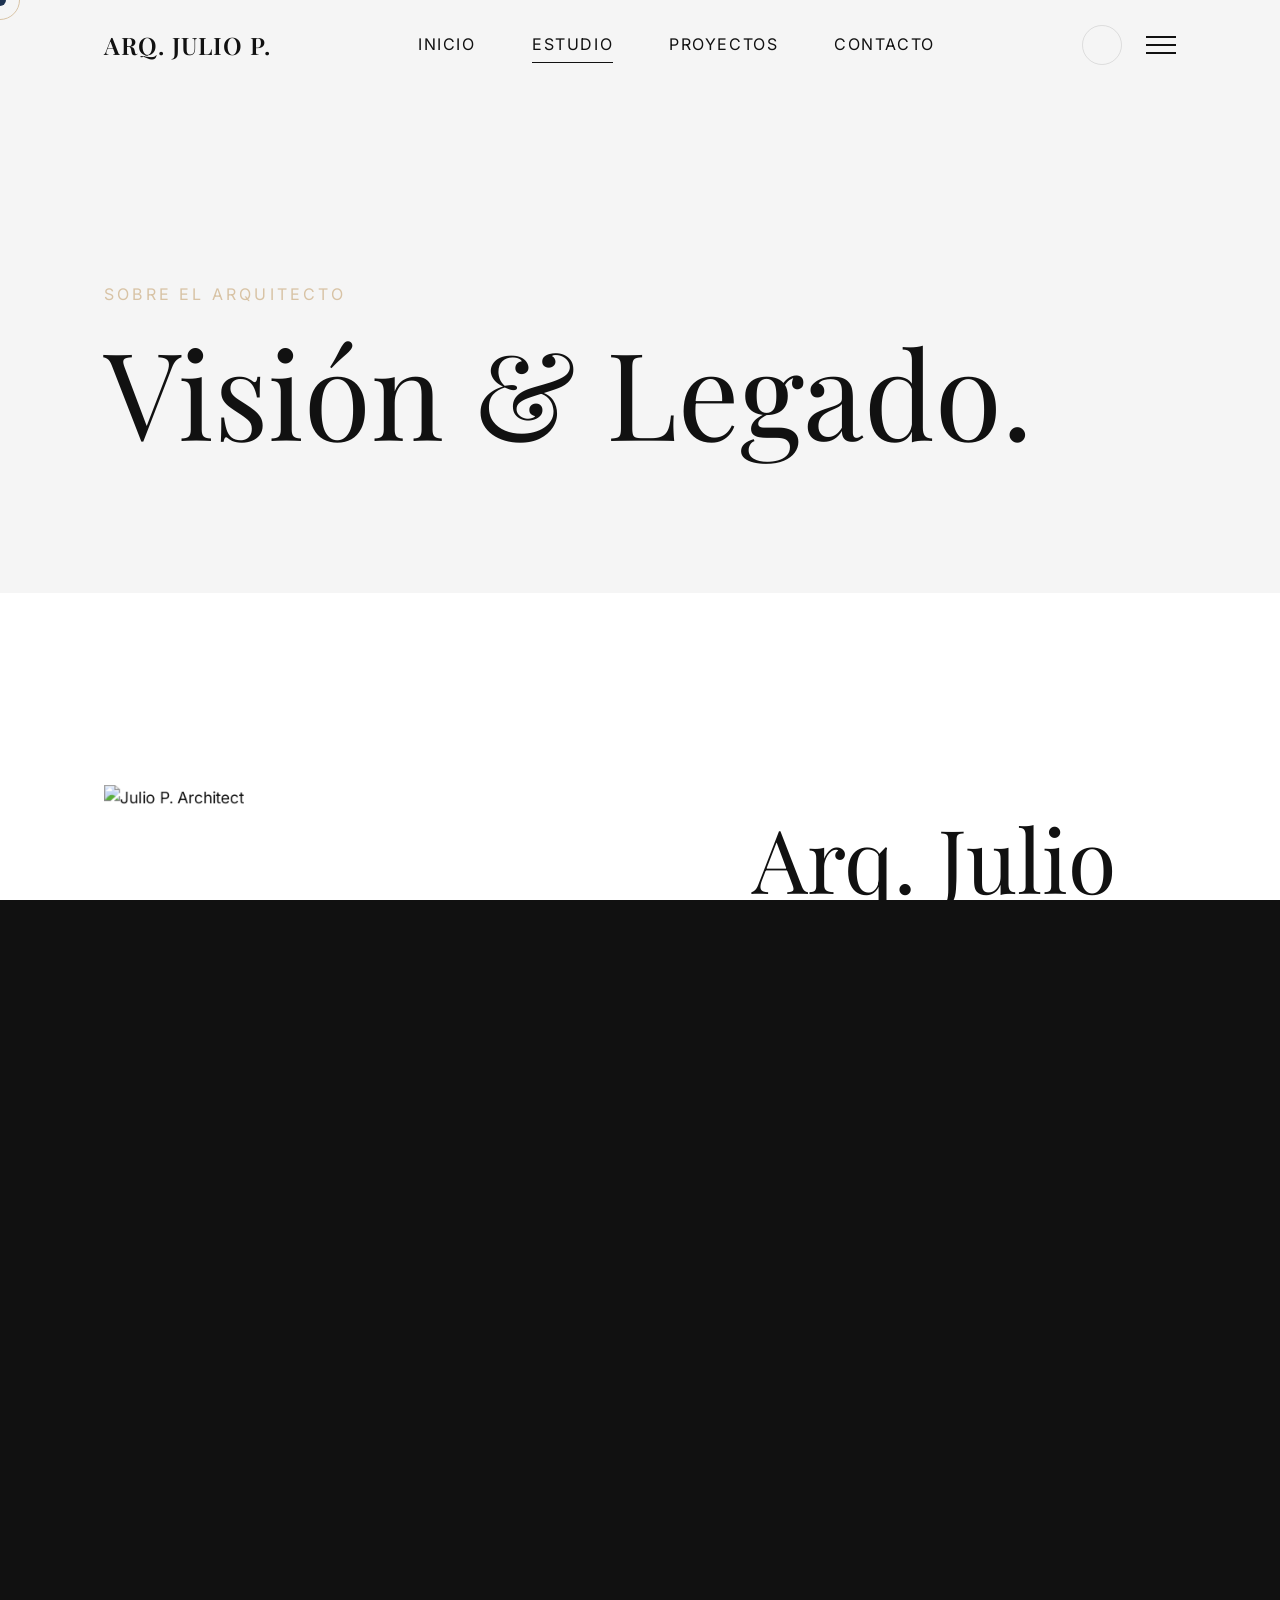
==== about.html @ 92ad3d68 "Add magnetic buttons and advanced page transitions" ====
<!DOCTYPE html>
<html lang="es" data-theme="light">
<head>
  <meta charset="UTF-8">
  <meta name="viewport" content="width=device-width, initial-scale=1.0">
  <title>Estudio | Arq. Julio P.</title>
  
  <link rel="preconnect" href="https://fonts.googleapis.com">
  <link rel="preconnect" href="https://fonts.gstatic.com" crossorigin>
  <link href="https://fonts.googleapis.com/css2?family=Inter:wght@300;400;500&family=Playfair+Display:ital,wght@0,400;0,600;1,400&display=swap" rel="stylesheet">
  <script src="https://unpkg.com/@phosphor-icons/web"></script>

  <link rel="stylesheet" href="./css/variables.css">
  <link rel="stylesheet" href="./css/style.css">
  <link rel="stylesheet" href="./css/animations.css">
  <link rel="stylesheet" href="./css/responsive.css">

  <style>
    .page-header {
      padding-top: calc(var(--header-height) + var(--space-xl));
      padding-bottom: var(--space-lg);
      background-color: var(--clr-bg-alt);
    }
  </style>
</head>
<body>
  <div class="custom-cursor"></div>
  <div class="custom-cursor-follower"></div>

  <!-- Header -->
  <header class="header">
    <div class="container nav">
      <a href="index.html" class="logo">ARQ. JULIO P.</a>
      <nav class="nav-links">
        <a href="index.html" class="nav-link magnetic">Inicio</a>
        <a href="about.html" class="nav-link active magnetic">Estudio</a>
        <a href="projects.html" class="nav-link magnetic">Proyectos</a>
        <a href="contact.html" class="nav-link magnetic">Contacto</a>
      </nav>
      <div class="nav-actions">
        <button class="theme-toggle magnetic" aria-label="Toggle Dark Mode">
          <i class="ph ph-moon"></i>
        </button>
        <button class="menu-btn magnetic" aria-label="Toggle Menu">
          <span></span><span></span><span></span>
        </button>
      </div>
    </div>
  </header>

  <main>
    <section class="page-header">
      <div class="container">
        <span class="subtitle reveal-up">Sobre el Arquitecto</span>
        <h1 class="title-xl reveal-up" style="transition-delay: 0.2s">Visión & Legado.</h1>
      </div>
    </section>

    <section class="section">
      <div class="container">
        <div class="about-grid">
          <div class="about-img image-reveal-wrapper">
            <div class="image-reveal-overlay"></div>
            <img src="https://images.unsplash.com/photo-1507676184212-d0330a151b14?auto=format&fit=crop&w=1000&q=80" alt="Julio P. Architect" class="parallax-img" data-speed="0.1">
          </div>
          <div class="about-text" style="padding-left: var(--space-md); padding-right: 0;">
            <h2 class="title-lg reveal-up">Arq. Julio P.</h2>
            <p class="text-muted reveal-up">
              Fundador y Director Creativo. Arquitecto con honores graduado en la Universidad Politécnica de Madrid, con maestría en Diseño Sustentable en Milán.
            </p>
            <br>
            <p class="text-muted reveal-up">
              "Para mí, la arquitectura es la manifestación física del alma humana en el entorno. No diseñamos casas, diseñamos atmósferas; no levantamos muros, coreografiamos la luz."
            </p>
            <br>
            <p class="text-muted reveal-up">
              Su trabajo ha sido galardonado internacionalmente y publicado en las revistas más prestigiosas del sector. Cada proyecto liderado por él se caracteriza por su enfoque holístico y atención obsesiva al detalle.
            </p>
          </div>
        </div>
      </div>
    </section>
  </main>

  <footer class="footer">
    <div class="container">
      <div class="footer-bottom">
        <p>&copy; 2026 Arq. Julio P. Todos los derechos reservados.</p>
        <p>Premium Studio Design</p>
      </div>
    </div>
  </footer>

  <script src="./js/darkmode.js"></script>
  <script src="./js/scroll.js"></script>
  <script src="./js/animations.js"></script>
  <script src="./js/magnetic.js"></script>
  <script src="./js/transitions.js"></script>
  <script src="./js/main.js"></script>
</body>
</html>
---- css/variables.css ----
:root {
  /* Light Theme Colors */
  --clr-bg: #ffffff;
  --clr-bg-alt: #f5f5f5;
  --clr-text: #111111;
  --clr-text-muted: #777777;
  --clr-accent: #d8c3a5;
  --clr-border: rgba(17, 17, 17, 0.1);
  --clr-overlay: rgba(255, 255, 255, 0.9);
  --clr-nav-blur: rgba(255, 255, 255, 0.7);

  /* Typography */
  --font-primary: 'Inter', sans-serif;
  --font-secondary: 'Playfair Display', serif;
  
  /* Fluid Typography */
  --text-xs: clamp(0.75rem, 0.7rem + 0.25vw, 0.875rem);
  --text-sm: clamp(0.875rem, 0.8rem + 0.375vw, 1rem);
  --text-base: clamp(1rem, 0.9rem + 0.5vw, 1.125rem);
  --text-lg: clamp(1.125rem, 1rem + 0.625vw, 1.5rem);
  --text-xl: clamp(1.5rem, 1.3rem + 1vw, 2rem);
  --text-2xl: clamp(2rem, 1.5rem + 2.5vw, 3.5rem);
  --text-3xl: clamp(2.5rem, 1.5rem + 5vw, 5.5rem);
  --text-4xl: clamp(3rem, 2rem + 7vw, 8rem);

  /* Spacing */
  --space-xs: clamp(0.5rem, 0.3rem + 1vw, 1rem);
  --space-sm: clamp(1rem, 0.8rem + 1vw, 1.5rem);
  --space-md: clamp(2rem, 1.5rem + 2.5vw, 4rem);
  --space-lg: clamp(4rem, 3rem + 5vw, 8rem);
  --space-xl: clamp(6rem, 4rem + 10vw, 12rem);

  /* Layout */
  --container-width: 1600px;
  --padding-x: clamp(1.5rem, 5vw, 5rem);
  
  /* Transitions */
  --ease-out-expo: 0.16, 1, 0.3, 1;
  --transition-fast: 0.3s cubic-bezier(var(--ease-out-expo));
  --transition-medium: 0.6s cubic-bezier(var(--ease-out-expo));
  --transition-slow: 1.2s cubic-bezier(var(--ease-out-expo));
  
  /* UI Elements */
  --radius-sm: 2px;
  --radius-md: 4px;
  --header-height: 90px;
}

[data-theme="dark"] {
  --clr-bg: #111111;
  --clr-bg-alt: #1a1a1a;
  --clr-text: #ffffff;
  --clr-text-muted: #999999;
  --clr-border: rgba(255, 255, 255, 0.1);
  --clr-overlay: rgba(17, 17, 17, 0.9);
  --clr-nav-blur: rgba(17, 17, 17, 0.7);
}
---- css/style.css ----
/* Reset & Base */
*, *::before, *::after {
  box-sizing: border-box;
  margin: 0;
  padding: 0;
}

html {
  scroll-behavior: smooth;
  font-size: 16px;
}

body {
  font-family: var(--font-primary);
  background-color: var(--clr-bg);
  color: var(--clr-text);
  line-height: 1.6;
  overflow-x: hidden;
  transition: background-color var(--transition-medium), color var(--transition-medium);
}

::selection {
  background-color: var(--clr-accent);
  color: #fff;
}

img, picture, video, canvas, svg {
  display: block;
  max-width: 100%;
}

a {
  text-decoration: none;
  color: inherit;
  outline: none;
}

ul, ol {
  list-style: none;
}

button {
  border: none;
  background: none;
  cursor: pointer;
  font-family: inherit;
  color: inherit;
}

/* Typography */
h1, h2, h3, h4, h5, h6 {
  font-family: var(--font-secondary);
  font-weight: 400;
  line-height: 1.1;
  margin-bottom: var(--space-sm);
}

.title-xl { font-size: var(--text-4xl); }
.title-lg { font-size: var(--text-3xl); }
.title-md { font-size: var(--text-2xl); }
.title-sm { font-size: var(--text-xl); }

.subtitle {
  font-family: var(--font-primary);
  font-size: var(--text-sm);
  text-transform: uppercase;
  letter-spacing: 0.2em;
  color: var(--clr-accent);
  margin-bottom: var(--space-xs);
  display: block;
}

.text-muted {
  color: var(--clr-text-muted);
}

/* Layout Utilities */
.container {
  width: 100%;
  max-width: var(--container-width);
  margin: 0 auto;
  padding: 0 var(--padding-x);
}

.section {
  padding: var(--space-xl) 0;
}

.section-padding-top { padding-top: var(--space-xl); }
.section-padding-bottom { padding-bottom: var(--space-xl); }

/* Scroll Progress */
.scroll-progress-container {
  position: fixed;
  right: 0;
  top: 0;
  width: 3px;
  height: 100vh;
  background: rgba(17, 17, 17, 0.05);
  z-index: 100;
}

[data-theme="dark"] .scroll-progress-container {
  background: rgba(255, 255, 255, 0.05);
}

.scroll-progress {
  width: 100%;
  height: 0%;
  background: var(--clr-accent);
}

/* Header & Nav */
.header {
  position: fixed;
  top: 0;
  left: 0;
  width: 100%;
  height: var(--header-height);
  display: flex;
  align-items: center;
  z-index: 99;
  transition: all var(--transition-fast);
}

.header.scrolled {
  background-color: var(--clr-nav-blur);
  backdrop-filter: blur(10px);
  -webkit-backdrop-filter: blur(10px);
  border-bottom: 1px solid var(--clr-border);
  height: 70px;
}

.nav {
  display: flex;
  justify-content: space-between;
  align-items: center;
  width: 100%;
}

.logo {
  font-family: var(--font-secondary);
  font-size: var(--text-lg);
  font-weight: 600;
  letter-spacing: 1px;
}

.nav-links {
  display: flex;
  gap: var(--space-md);
}

.nav-link {
  font-size: var(--text-sm);
  text-transform: uppercase;
  letter-spacing: 0.1em;
  position: relative;
  padding: 5px 0;
}

.nav-link::after {
  content: '';
  position: absolute;
  bottom: 0;
  left: 0;
  width: 0%;
  height: 1px;
  background-color: var(--clr-text);
  transition: width var(--transition-fast);
}

.nav-link:hover::after,
.nav-link.active::after {
  width: 100%;
}

.nav-actions {
  display: flex;
  align-items: center;
  gap: var(--space-sm);
}

.theme-toggle {
  font-size: 1.2rem;
  width: 40px;
  height: 40px;
  display: flex;
  align-items: center;
  justify-content: center;
  border-radius: 50%;
  border: 1px solid var(--clr-border);
  transition: all var(--transition-fast);
}

.theme-toggle:hover {
  background-color: var(--clr-text);
  color: var(--clr-bg);
}

.menu-btn {
  display: none;
  flex-direction: column;
  gap: 6px;
  z-index: 100;
}

.menu-btn span {
  display: block;
  width: 30px;
  height: 2px;
  background-color: var(--clr-text);
  transition: all var(--transition-fast);
}

.magnetic {
  display: inline-flex;
  align-items: center;
  justify-content: center;
  transition: transform 0.1s linear;
  will-change: transform;
}

.magnetic span, .magnetic i {
  display: inline-block;
  will-change: transform;
}

/* Buttons */
.btn {
  display: inline-flex;
  align-items: center;
  justify-content: center;
  padding: 1rem 2.5rem;
  font-size: var(--text-sm);
  text-transform: uppercase;
  letter-spacing: 0.1em;
  border: 1px solid var(--clr-text);
  position: relative;
  overflow: hidden;
  transition: color var(--transition-fast);
}

.btn::before {
  content: '';
  position: absolute;
  top: 0;
  left: 0;
  width: 100%;
  height: 100%;
  background-color: var(--clr-text);
  transform: scaleX(0);
  transform-origin: right;
  transition: transform var(--transition-medium);
  z-index: -1;
}

.btn:hover {
  color: var(--clr-bg);
}

.btn:hover::before {
  transform: scaleX(1);
  transform-origin: left;
}

.btn-primary {
  background-color: var(--clr-text);
  color: var(--clr-bg);
}

.btn-primary::before {
  background-color: var(--clr-bg);
}

.btn-primary:hover {
  color: var(--clr-text);
}

/* Hero Section */
.hero {
  height: 100vh;
  position: relative;
  display: flex;
  align-items: center;
  overflow: hidden;
}

.hero-bg {
  position: absolute;
  top: 0;
  left: 0;
  width: 100%;
  height: 120%;
  object-fit: cover;
  z-index: -2;
}

.hero-overlay {
  position: absolute;
  top: 0;
  left: 0;
  width: 100%;
  height: 100%;
  background: linear-gradient(to bottom, rgba(0,0,0,0.2), rgba(0,0,0,0.6));
  z-index: -1;
}

.hero-content {
  color: #fff;
  max-width: 800px;
  padding-top: var(--header-height);
}

.hero .subtitle {
  color: var(--clr-accent);
}

.hero-title {
  color: #fff;
  margin-bottom: var(--space-md);
}

.scroll-indicator {
  position: absolute;
  bottom: 40px;
  left: 50%;
  transform: translateX(-50%);
  display: flex;
  flex-direction: column;
  align-items: center;
  color: #fff;
  font-size: var(--text-xs);
  text-transform: uppercase;
  letter-spacing: 0.2em;
}

.scroll-indicator::after {
  content: '';
  width: 1px;
  height: 60px;
  background-color: rgba(255,255,255,0.3);
  margin-top: 10px;
  position: relative;
  overflow: hidden;
}

.scroll-indicator::before {
  content: '';
  position: absolute;
  bottom: 0;
  left: 50%;
  width: 1px;
  height: 100%;
  background-color: #fff;
  animation: scrollLine 2s cubic-bezier(0.77, 0, 0.175, 1) infinite;
  z-index: 1;
}

@keyframes scrollLine {
  0% { transform: translateY(-100%); }
  100% { transform: translateY(100%); }
}

/* About Section */
.about-grid {
  display: grid;
  grid-template-columns: 1fr 1fr;
  gap: var(--space-lg);
  align-items: center;
}

.about-text {
  padding-right: var(--space-md);
}

.about-img {
  position: relative;
  aspect-ratio: 4/5;
}

.about-img img {
  width: 100%;
  height: 100%;
  object-fit: cover;
}

/* Services */
.services-list {
  border-top: 1px solid var(--clr-border);
}

.service-item {
  display: flex;
  justify-content: space-between;
  align-items: center;
  padding: var(--space-md) 0;
  border-bottom: 1px solid var(--clr-border);
  position: relative;
  transition: padding var(--transition-fast);
}

.service-item:hover {
  padding-left: var(--space-sm);
  padding-right: var(--space-sm);
}

.service-title {
  font-size: var(--text-xl);
  margin-bottom: 0;
  transition: color var(--transition-fast);
}

.service-item:hover .service-title {
  color: var(--clr-accent);
}

/* Projects Grid */
.projects-grid {
  display: grid;
  grid-template-columns: repeat(2, 1fr);
  gap: var(--space-md);
}

.projects-grid.masonry .project-card:nth-child(even) {
  margin-top: var(--space-lg);
}

.project-card {
  position: relative;
  display: block;
  overflow: hidden;
  group: project;
}

.project-img {
  aspect-ratio: 4/3;
  overflow: hidden;
}

.projects-grid.masonry .project-img {
  aspect-ratio: 3/4;
}

.project-img img {
  width: 100%;
  height: 100%;
  object-fit: cover;
  transition: transform 1s cubic-bezier(var(--ease-out-expo));
}

.project-card:hover .project-img img {
  transform: scale(1.05);
}

.project-info {
  padding-top: var(--space-sm);
}

.project-category {
  font-size: var(--text-xs);
  color: var(--clr-text-muted);
  text-transform: uppercase;
  letter-spacing: 0.1em;
  margin-bottom: 5px;
}

.project-title {
  font-size: var(--text-lg);
  margin-bottom: 0;
}

/* Stats */
.stats-container {
  background-color: var(--clr-bg-alt);
}

.stats-grid {
  display: grid;
  grid-template-columns: repeat(4, 1fr);
  gap: var(--space-md);
  text-align: center;
}

.stat-number {
  font-family: var(--font-secondary);
  font-size: var(--text-3xl);
  color: var(--clr-accent);
  margin-bottom: var(--space-xs);
  display: block;
}

.stat-label {
  font-size: var(--text-sm);
  text-transform: uppercase;
  letter-spacing: 0.1em;
  color: var(--clr-text-muted);
}

/* Footer */
.footer {
  background-color: var(--clr-bg-alt);
  padding-top: var(--space-lg);
  padding-bottom: var(--space-md);
}

.footer-grid {
  display: grid;
  grid-template-columns: 2fr 1fr 1fr;
  gap: var(--space-lg);
  margin-bottom: var(--space-lg);
}

.footer-col h3 {
  font-size: var(--text-lg);
  margin-bottom: var(--space-md);
}

.footer-links li {
  margin-bottom: var(--space-xs);
}

.footer-links a {
  color: var(--clr-text-muted);
  transition: color var(--transition-fast);
}

.footer-links a:hover {
  color: var(--clr-accent);
}

.footer-bottom {
  padding-top: var(--space-md);
  border-top: 1px solid var(--clr-border);
  display: flex;
  justify-content: space-between;
  color: var(--clr-text-muted);
  font-size: var(--text-sm);
}
---- css/animations.css ----
/* Custom Cursor */
.custom-cursor {
  position: fixed;
  top: 0;
  left: 0;
  width: 12px;
  height: 12px;
  background-color: var(--clr-accent);
  border-radius: 50%;
  pointer-events: none;
  z-index: 9999;
  transform: translate(-50%, -50%);
  transition: width 0.3s var(--transition-medium), height 0.3s var(--transition-medium), background-color 0.3s var(--transition-medium);
  mix-blend-mode: difference;
}

.custom-cursor-follower {
  position: fixed;
  top: 0;
  left: 0;
  width: 40px;
  height: 40px;
  border: 1px solid var(--clr-accent);
  border-radius: 50%;
  pointer-events: none;
  z-index: 9998;
  transform: translate(-50%, -50%);
  transition: transform 0.1s linear, width 0.3s var(--transition-medium), height 0.3s var(--transition-medium);
}

.cursor-hover .custom-cursor {
  width: 60px;
  height: 60px;
  background-color: var(--clr-text);
  mix-blend-mode: difference;
}

.cursor-hover .custom-cursor-follower {
  opacity: 0;
}

/* Preloader */
.preloader {
  position: fixed;
  top: 0;
  left: 0;
  width: 100%;
  height: 100vh;
  background-color: var(--clr-bg);
  z-index: 10000;
  display: flex;
  justify-content: center;
  align-items: center;
  flex-direction: column;
  transition: transform 1s cubic-bezier(0.77, 0, 0.175, 1);
}

.preloader.hidden {
  transform: translateY(-100%);
}

.preloader-text {
  font-family: var(--font-secondary);
  font-size: var(--text-2xl);
  color: var(--clr-text);
  overflow: hidden;
}

.preloader-text span {
  display: block;
  transform: translateY(100%);
  animation: revealText 1s var(--transition-medium) forwards;
}

.preloader-progress {
  width: 200px;
  height: 1px;
  background-color: var(--clr-border);
  margin-top: 2rem;
  position: relative;
  overflow: hidden;
}

.preloader-bar {
  position: absolute;
  top: 0;
  left: 0;
  height: 100%;
  width: 0%;
  background-color: var(--clr-accent);
  transition: width 0.5s ease;
}

@keyframes revealText {
  to { transform: translateY(0); }
}

/* Scroll Reveal Animations */
.reveal-up {
  opacity: 0;
  transform: translateY(50px);
  transition: all 1s cubic-bezier(var(--ease-out-expo));
}

.reveal-up.active {
  opacity: 1;
  transform: translateY(0);
}

.reveal-fade {
  opacity: 0;
  transition: opacity 1.2s ease;
}

.reveal-fade.active {
  opacity: 1;
}

.image-reveal-wrapper {
  position: relative;
  overflow: hidden;
}

.image-reveal-overlay {
  position: absolute;
  top: 0;
  left: 0;
  width: 100%;
  height: 100%;
  background-color: var(--clr-bg);
  z-index: 2;
  transition: transform 1.2s cubic-bezier(var(--ease-out-expo));
  transform-origin: top;
}

.image-reveal-wrapper.active .image-reveal-overlay {
  transform: scaleY(0);
}

.image-reveal-wrapper img {
  transform: scale(1.2);
  transition: transform 1.5s cubic-bezier(var(--ease-out-expo));
}

.image-reveal-wrapper.active img {
  transform: scale(1);
}

/* Staggered Children */
.stagger-children > * {
  opacity: 0;
  transform: translateY(30px);
  transition: all 0.8s cubic-bezier(var(--ease-out-expo));
}

.stagger-children.active > * {
  opacity: 1;
  transform: translateY(0);
}

.stagger-children.active > *:nth-child(1) { transition-delay: 0.1s; }
.stagger-children.active > *:nth-child(2) { transition-delay: 0.2s; }
.stagger-children.active > *:nth-child(3) { transition-delay: 0.3s; }
.stagger-children.active > *:nth-child(4) { transition-delay: 0.4s; }
.stagger-children.active > *:nth-child(5) { transition-delay: 0.5s; }

/* Image Parallax */
.parallax-img {
  will-change: transform;
}
---- css/responsive.css ----
/* Media Queries for Responsive Design */

@media (max-width: 1440px) {
  :root {
    --container-width: 1200px;
  }
}

@media (max-width: 1024px) {
  :root {
    --container-width: 900px;
    --header-height: 80px;
  }

  .about-grid {
    gap: var(--space-md);
  }

  .stats-grid {
    grid-template-columns: repeat(2, 1fr);
    gap: var(--space-lg);
  }

  .footer-grid {
    grid-template-columns: 1fr 1fr;
  }
}

@media (max-width: 768px) {
  .nav-links {
    position: fixed;
    top: 0;
    right: -100%;
    width: 100vw;
    height: 100vh;
    background-color: var(--clr-bg);
    flex-direction: column;
    justify-content: center;
    align-items: center;
    transition: right var(--transition-medium);
    z-index: 98;
  }

  .nav-links.active {
    right: 0;
  }

  .nav-link {
    font-size: var(--text-xl);
  }

  .menu-btn {
    display: flex;
  }

  .menu-btn.active span:nth-child(1) {
    transform: translateY(8px) rotate(45deg);
  }

  .menu-btn.active span:nth-child(2) {
    opacity: 0;
  }

  .menu-btn.active span:nth-child(3) {
    transform: translateY(-8px) rotate(-45deg);
  }

  .about-grid {
    grid-template-columns: 1fr;
  }

  .about-text {
    padding-right: 0;
    order: 2;
  }

  .about-img {
    order: 1;
    margin-bottom: var(--space-md);
  }

  .projects-grid {
    grid-template-columns: 1fr;
  }

  .projects-grid.masonry .project-card:nth-child(even) {
    margin-top: 0;
  }

  .footer-grid {
    grid-template-columns: 1fr;
    gap: var(--space-md);
  }

  .footer-bottom {
    flex-direction: column;
    gap: var(--space-sm);
    text-align: center;
  }
  
  /* Disable custom cursor on mobile */
  .custom-cursor, .custom-cursor-follower {
    display: none !important;
  }
}

@media (max-width: 480px) {
  :root {
    --padding-x: 1.5rem;
  }

  .stats-grid {
    grid-template-columns: 1fr;
  }

  .hero-title {
    font-size: clamp(2.5rem, 10vw, 4rem);
  }
  
  .btn {
    width: 100%;
  }
}
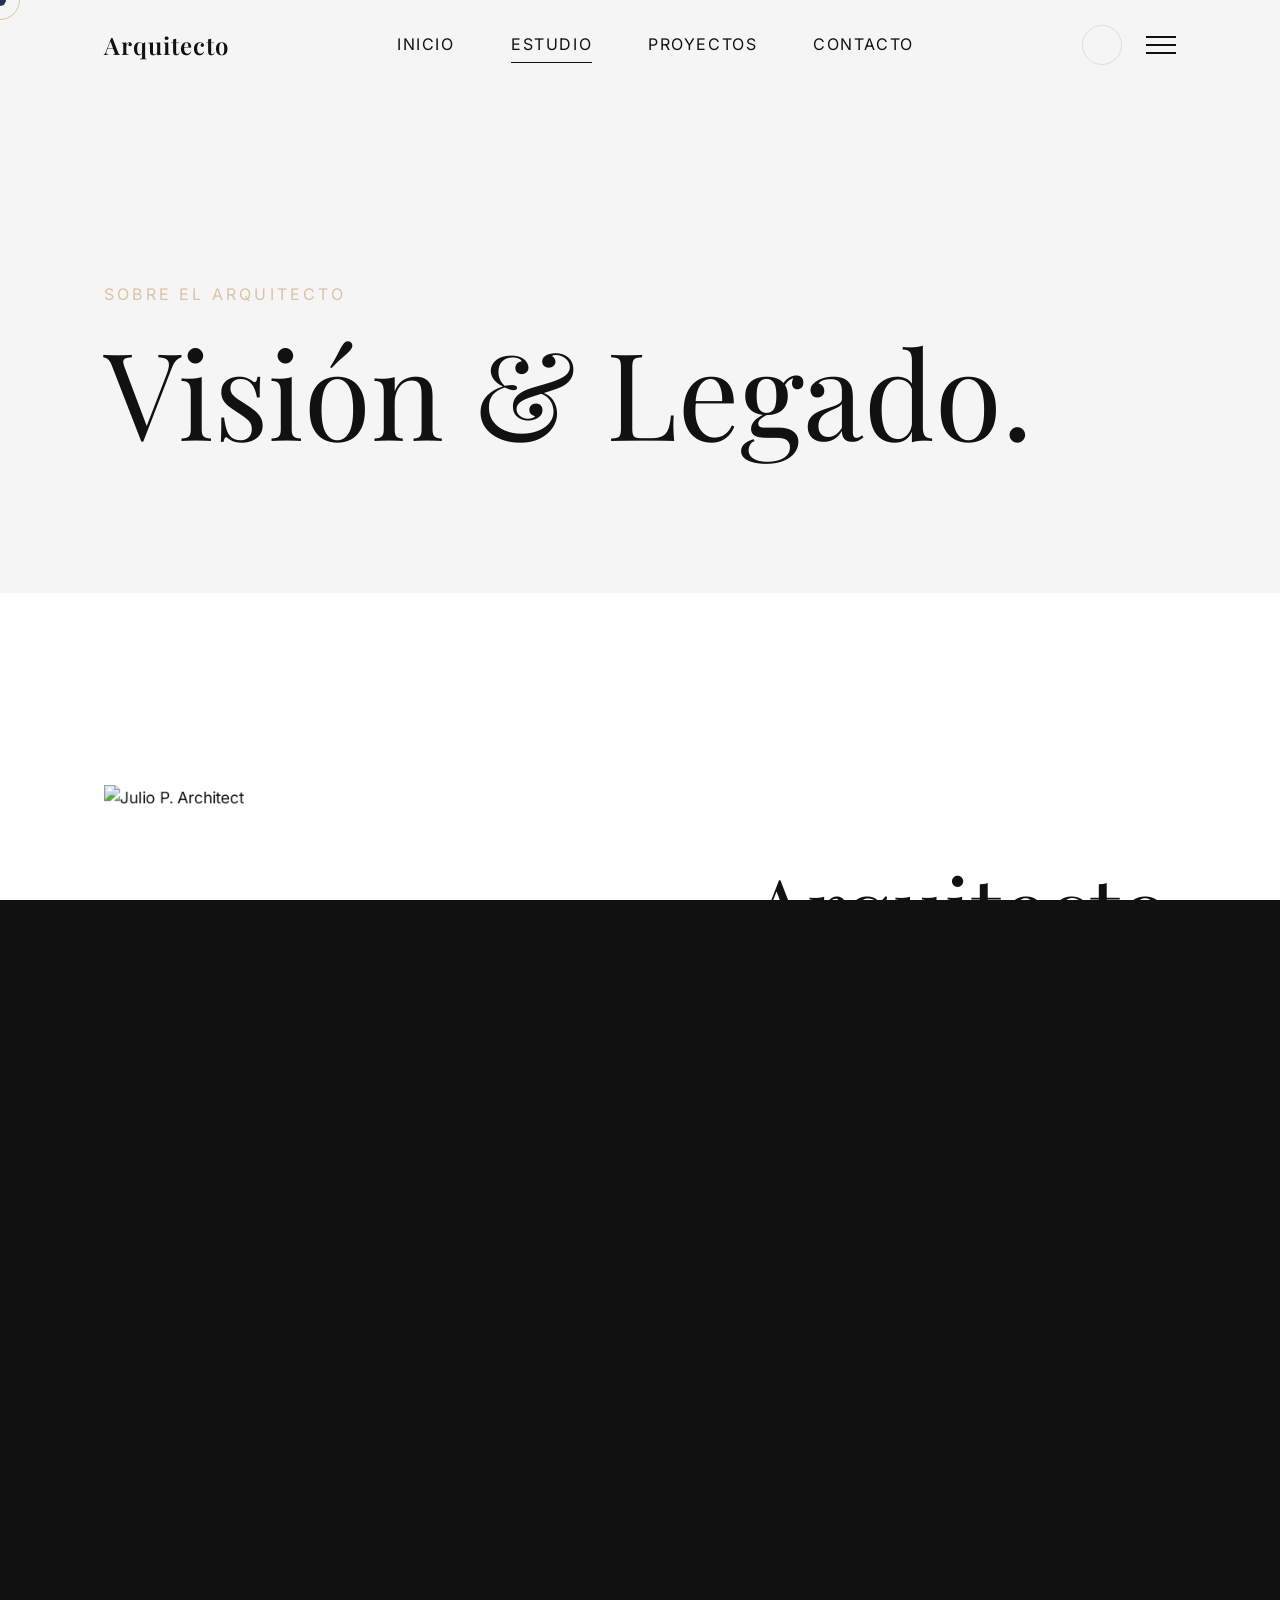
==== commit ca229eed: "Update brand name to 'Arquitecto' across all pages and format HTML" ====
--- a/about.html
+++ b/about.html
@@ -1,13 +1,16 @@
 <!DOCTYPE html>
 <html lang="es" data-theme="light">
+
 <head>
   <meta charset="UTF-8">
   <meta name="viewport" content="width=device-width, initial-scale=1.0">
-  <title>Estudio | Arq. Julio P.</title>
-  
+  <title>Estudio | Arquitecto</title>
+
   <link rel="preconnect" href="https://fonts.googleapis.com">
   <link rel="preconnect" href="https://fonts.gstatic.com" crossorigin>
-  <link href="https://fonts.googleapis.com/css2?family=Inter:wght@300;400;500&family=Playfair+Display:ital,wght@0,400;0,600;1,400&display=swap" rel="stylesheet">
+  <link
+    href="https://fonts.googleapis.com/css2?family=Inter:wght@300;400;500&family=Playfair+Display:ital,wght@0,400;0,600;1,400&display=swap"
+    rel="stylesheet">
   <script src="https://unpkg.com/@phosphor-icons/web"></script>
 
   <link rel="stylesheet" href="./css/variables.css">
@@ -23,6 +26,7 @@
     }
   </style>
 </head>
+
 <body>
   <div class="custom-cursor"></div>
   <div class="custom-cursor-follower"></div>
@@ -30,7 +34,7 @@
   <!-- Header -->
   <header class="header">
     <div class="container nav">
-      <a href="index.html" class="logo">ARQ. JULIO P.</a>
+      <a href="index.html" class="logo">Arquitecto</a>
       <nav class="nav-links">
         <a href="index.html" class="nav-link magnetic">Inicio</a>
         <a href="about.html" class="nav-link active magnetic">Estudio</a>
@@ -61,20 +65,24 @@
         <div class="about-grid">
           <div class="about-img image-reveal-wrapper">
             <div class="image-reveal-overlay"></div>
-            <img src="https://images.unsplash.com/photo-1507676184212-d0330a151b14?auto=format&fit=crop&w=1000&q=80" alt="Julio P. Architect" class="parallax-img" data-speed="0.1">
+            <img src="https://images.unsplash.com/photo-1507676184212-d0330a151b14?auto=format&fit=crop&w=1000&q=80"
+              alt="Julio P. Architect" class="parallax-img" data-speed="0.1">
           </div>
           <div class="about-text" style="padding-left: var(--space-md); padding-right: 0;">
-            <h2 class="title-lg reveal-up">Arq. Julio P.</h2>
+            <h2 class="title-lg reveal-up">Arquitecto</h2>
             <p class="text-muted reveal-up">
-              Fundador y Director Creativo. Arquitecto con honores graduado en la Universidad Politécnica de Madrid, con maestría en Diseño Sustentable en Milán.
+              Fundador y Director Creativo. Arquitecto con honores graduado en la Universidad Politécnica de Madrid, con
+              maestría en Diseño Sustentable en Milán.
             </p>
             <br>
             <p class="text-muted reveal-up">
-              "Para mí, la arquitectura es la manifestación física del alma humana en el entorno. No diseñamos casas, diseñamos atmósferas; no levantamos muros, coreografiamos la luz."
+              "Para mí, la arquitectura es la manifestación física del alma humana en el entorno. No diseñamos casas,
+              diseñamos atmósferas; no levantamos muros, coreografiamos la luz."
             </p>
             <br>
             <p class="text-muted reveal-up">
-              Su trabajo ha sido galardonado internacionalmente y publicado en las revistas más prestigiosas del sector. Cada proyecto liderado por él se caracteriza por su enfoque holístico y atención obsesiva al detalle.
+              Su trabajo ha sido galardonado internacionalmente y publicado en las revistas más prestigiosas del sector.
+              Cada proyecto liderado por él se caracteriza por su enfoque holístico y atención obsesiva al detalle.
             </p>
           </div>
         </div>
@@ -85,7 +93,7 @@
   <footer class="footer">
     <div class="container">
       <div class="footer-bottom">
-        <p>&copy; 2026 Arq. Julio P. Todos los derechos reservados.</p>
+        <p>&copy; 2026 Arquitecto Todos los derechos reservados.</p>
         <p>Premium Studio Design</p>
       </div>
     </div>
@@ -98,4 +106,5 @@
   <script src="./js/transitions.js"></script>
   <script src="./js/main.js"></script>
 </body>
-</html>
+
+</html>
--- a/css/responsive.css
+++ b/css/responsive.css
@@ -116,6 +116,16 @@
   .hero-title {
     font-size: clamp(2.5rem, 10vw, 4rem);
   }
+
+  .hero-content {
+    padding-top: 0;
+    text-align: center;
+    margin: 0 auto;
+  }
+
+  .scroll-indicator {
+    bottom: 20px;
+  }
   
   .btn {
     width: 100%;
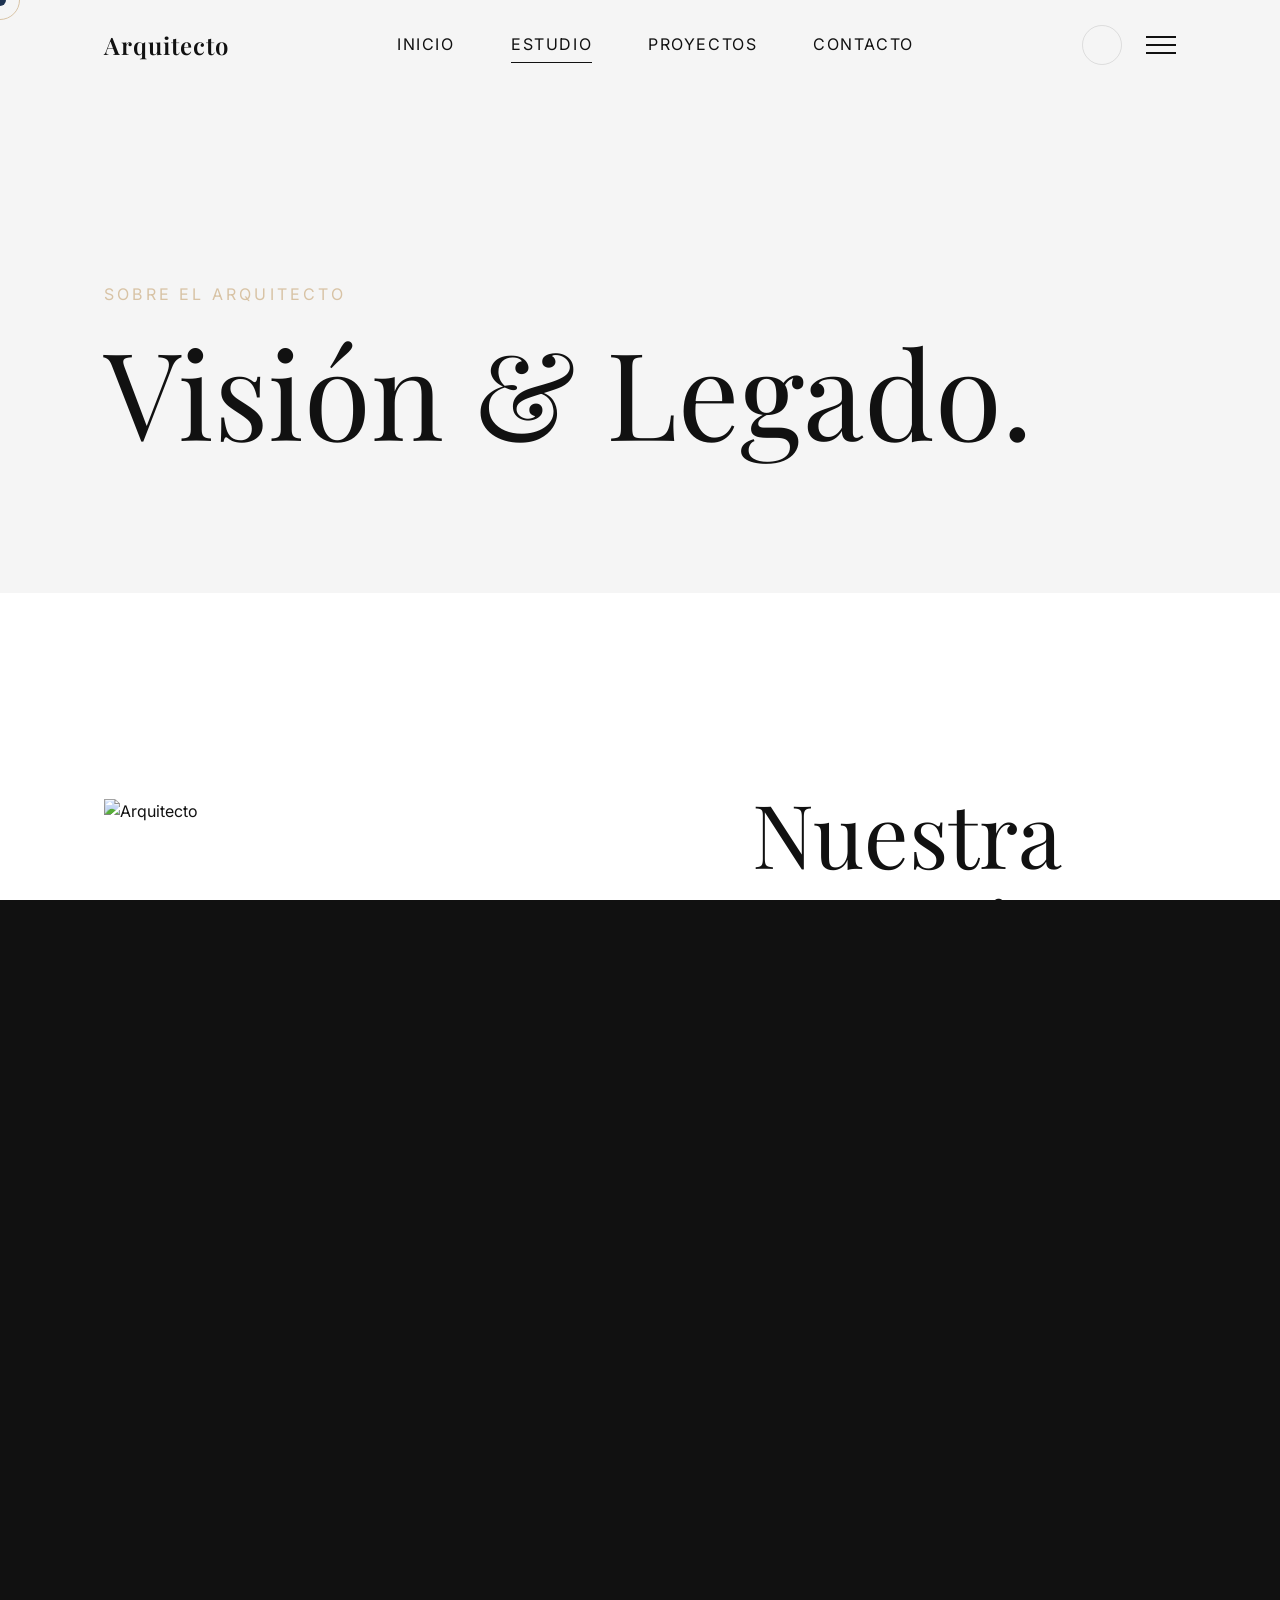
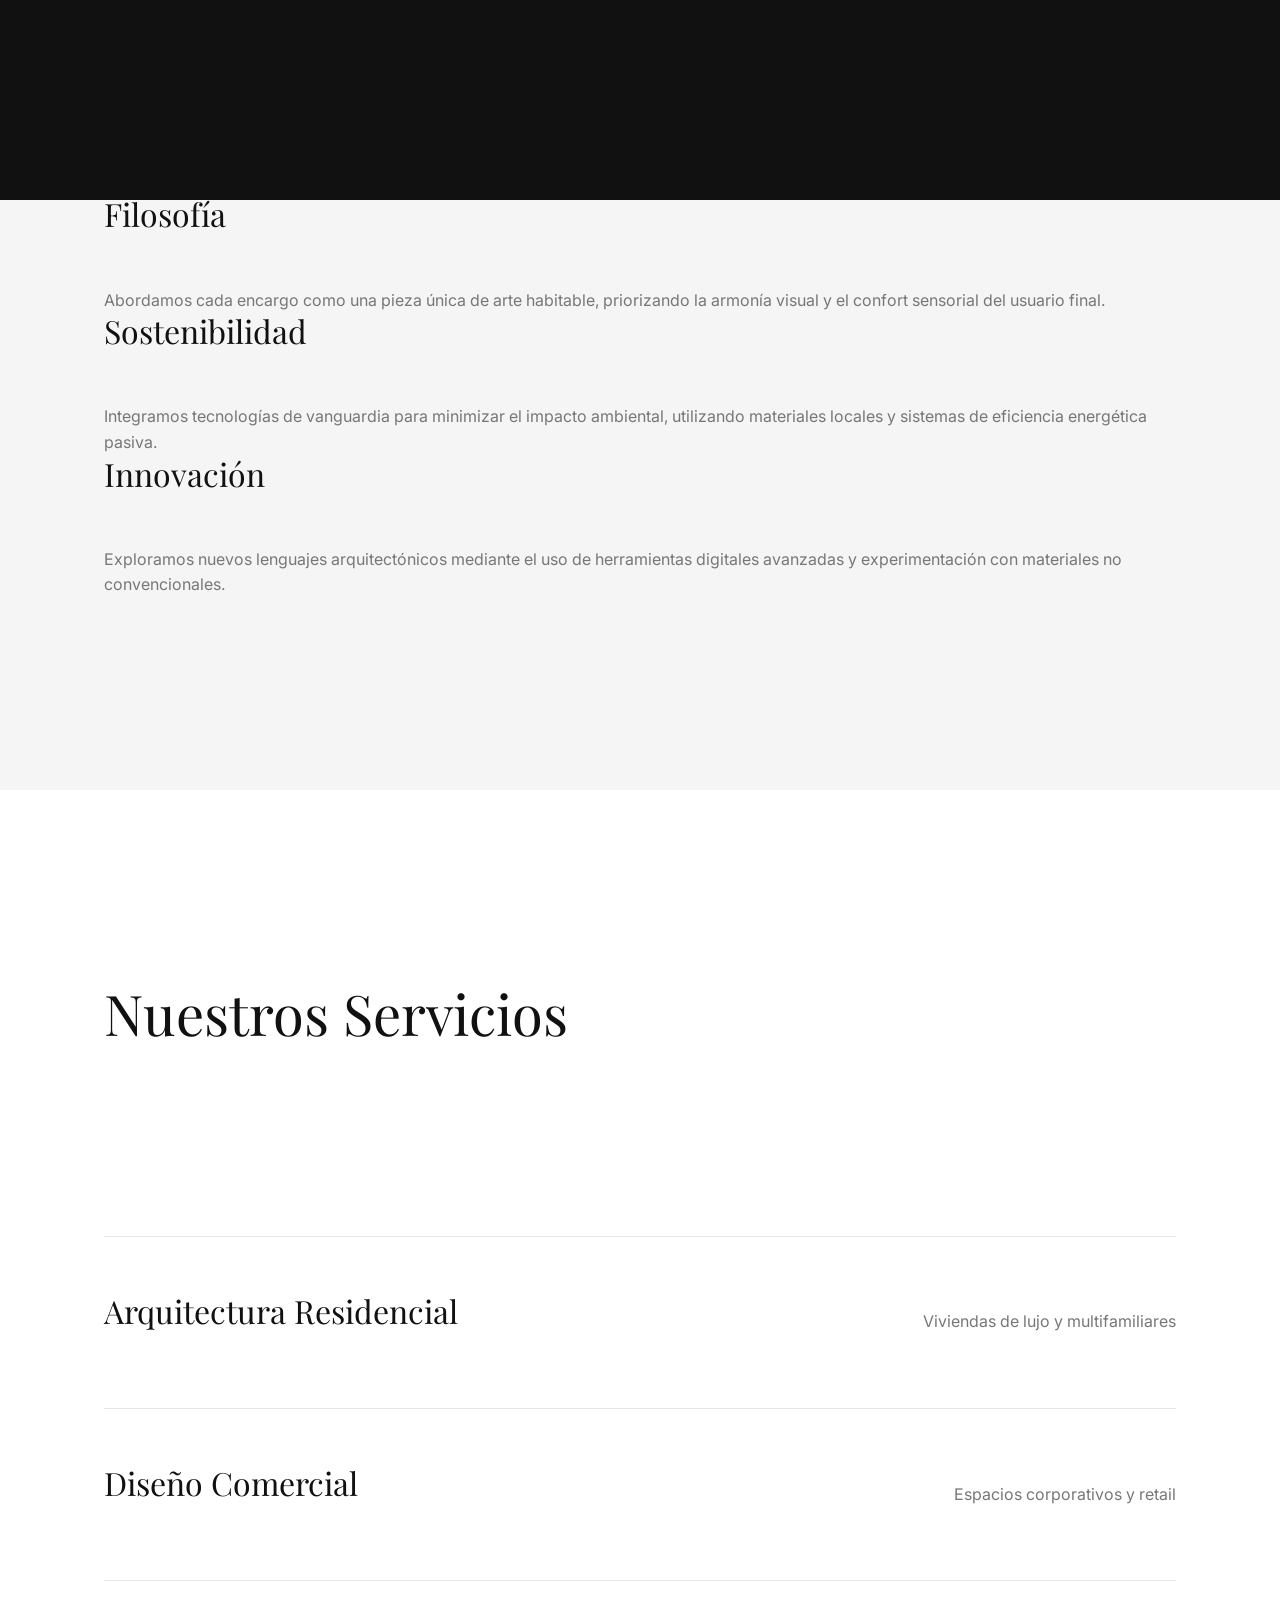
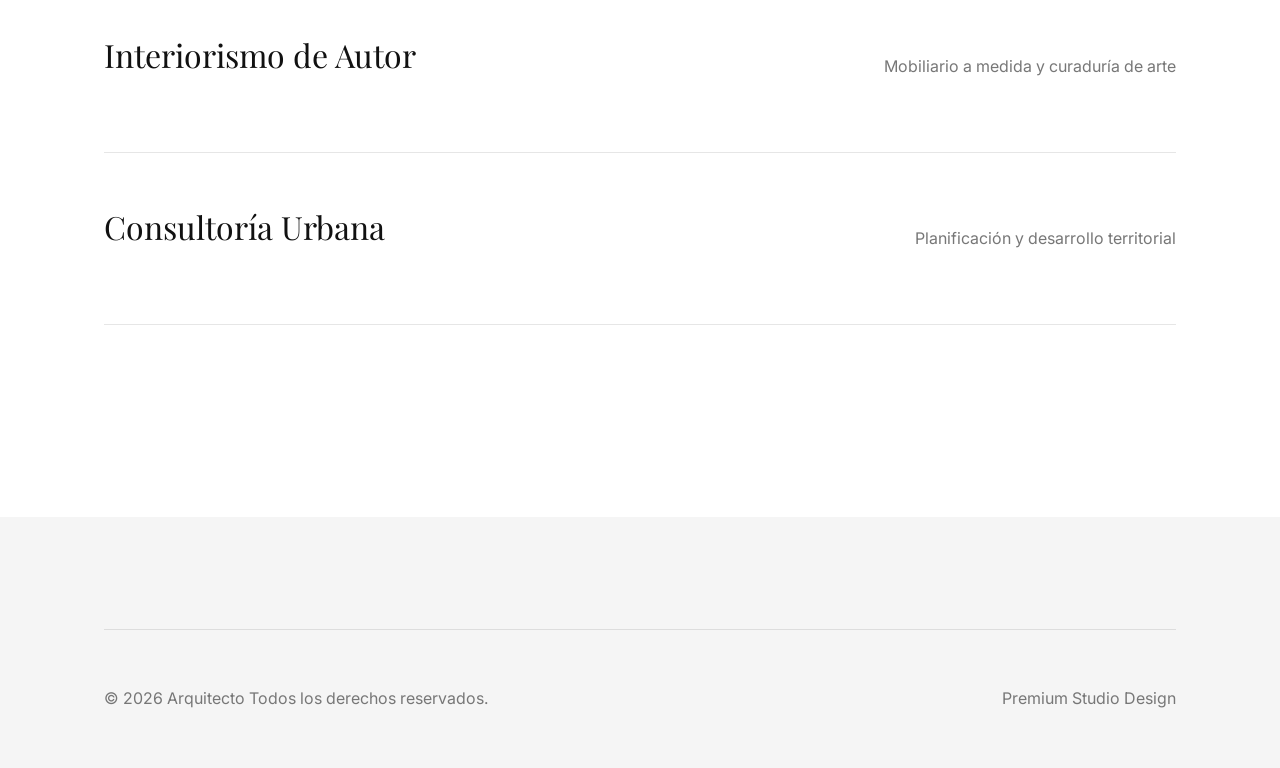
==== commit 4e5b1149: "Fill sections with professional placeholder content (Studio, Projects, Contact)" ====
--- a/about.html
+++ b/about.html
@@ -66,24 +66,64 @@
           <div class="about-img image-reveal-wrapper">
             <div class="image-reveal-overlay"></div>
             <img src="https://images.unsplash.com/photo-1507676184212-d0330a151b14?auto=format&fit=crop&w=1000&q=80"
-              alt="Julio P. Architect" class="parallax-img" data-speed="0.1">
+              alt="Arquitecto" class="parallax-img" data-speed="0.1">
           </div>
           <div class="about-text" style="padding-left: var(--space-md); padding-right: 0;">
-            <h2 class="title-lg reveal-up">Arquitecto</h2>
+            <h2 class="title-lg reveal-up">Nuestra Esencia</h2>
             <p class="text-muted reveal-up">
-              Fundador y Director Creativo. Arquitecto con honores graduado en la Universidad Politécnica de Madrid, con
-              maestría en Diseño Sustentable en Milán.
+              Fundado en 2015, nuestro estudio nace de la pasión por crear espacios que trascienden lo convencional. Creemos que la arquitectura es un diálogo continuo entre el habitante, el entorno y la materia. Cada línea trazada en nuestro estudio busca el equilibrio perfecto entre la funcionalidad técnica y la emoción estética.
             </p>
             <br>
             <p class="text-muted reveal-up">
-              "Para mí, la arquitectura es la manifestación física del alma humana en el entorno. No diseñamos casas,
-              diseñamos atmósferas; no levantamos muros, coreografiamos la luz."
+              "La simplicidad es la máxima sofisticación. Buscamos despojar a los espacios de lo innecesario para dejar que la luz y los materiales hablen por sí mismos."
             </p>
             <br>
             <p class="text-muted reveal-up">
-              Su trabajo ha sido galardonado internacionalmente y publicado en las revistas más prestigiosas del sector.
-              Cada proyecto liderado por él se caracteriza por su enfoque holístico y atención obsesiva al detalle.
+              Con sede en Madrid y proyectos en toda Europa y América Latina, hemos consolidado una reputación basada en la excelencia constructiva y la innovación constante, siempre respetando la herencia del lugar y proyectando una mirada hacia el futuro sostenible.
             </p>
+          </div>
+        </div>
+      </div>
+    </section>
+
+    <section class="section" style="background-color: var(--clr-bg-alt);">
+      <div class="container">
+        <div class="grid grid-3">
+          <div class="reveal-up">
+            <h3 class="title-sm" style="margin-bottom: var(--space-md);">Filosofía</h3>
+            <p class="text-muted">Abordamos cada encargo como una pieza única de arte habitable, priorizando la armonía visual y el confort sensorial del usuario final.</p>
+          </div>
+          <div class="reveal-up" style="transition-delay: 0.1s">
+            <h3 class="title-sm" style="margin-bottom: var(--space-md);">Sostenibilidad</h3>
+            <p class="text-muted">Integramos tecnologías de vanguardia para minimizar el impacto ambiental, utilizando materiales locales y sistemas de eficiencia energética pasiva.</p>
+          </div>
+          <div class="reveal-up" style="transition-delay: 0.2s">
+            <h3 class="title-sm" style="margin-bottom: var(--space-md);">Innovación</h3>
+            <p class="text-muted">Exploramos nuevos lenguajes arquitectónicos mediante el uso de herramientas digitales avanzadas y experimentación con materiales no convencionales.</p>
+          </div>
+        </div>
+      </div>
+    </section>
+
+    <section class="section">
+      <div class="container">
+        <h2 class="title-md reveal-up" style="margin-bottom: var(--space-xl);">Nuestros Servicios</h2>
+        <div class="services-list">
+          <div class="service-item reveal-up" style="display: flex; justify-content: space-between; padding: var(--space-md) 0; border-bottom: 1px solid var(--clr-border);">
+            <h4 class="title-sm">Arquitectura Residencial</h4>
+            <span class="text-muted">Viviendas de lujo y multifamiliares</span>
+          </div>
+          <div class="service-item reveal-up" style="display: flex; justify-content: space-between; padding: var(--space-md) 0; border-bottom: 1px solid var(--clr-border);">
+            <h4 class="title-sm">Diseño Comercial</h4>
+            <span class="text-muted">Espacios corporativos y retail</span>
+          </div>
+          <div class="service-item reveal-up" style="display: flex; justify-content: space-between; padding: var(--space-md) 0; border-bottom: 1px solid var(--clr-border);">
+            <h4 class="title-sm">Interiorismo de Autor</h4>
+            <span class="text-muted">Mobiliario a medida y curaduría de arte</span>
+          </div>
+          <div class="service-item reveal-up" style="display: flex; justify-content: space-between; padding: var(--space-md) 0; border-bottom: 1px solid var(--clr-border);">
+            <h4 class="title-sm">Consultoría Urbana</h4>
+            <span class="text-muted">Planificación y desarrollo territorial</span>
           </div>
         </div>
       </div>
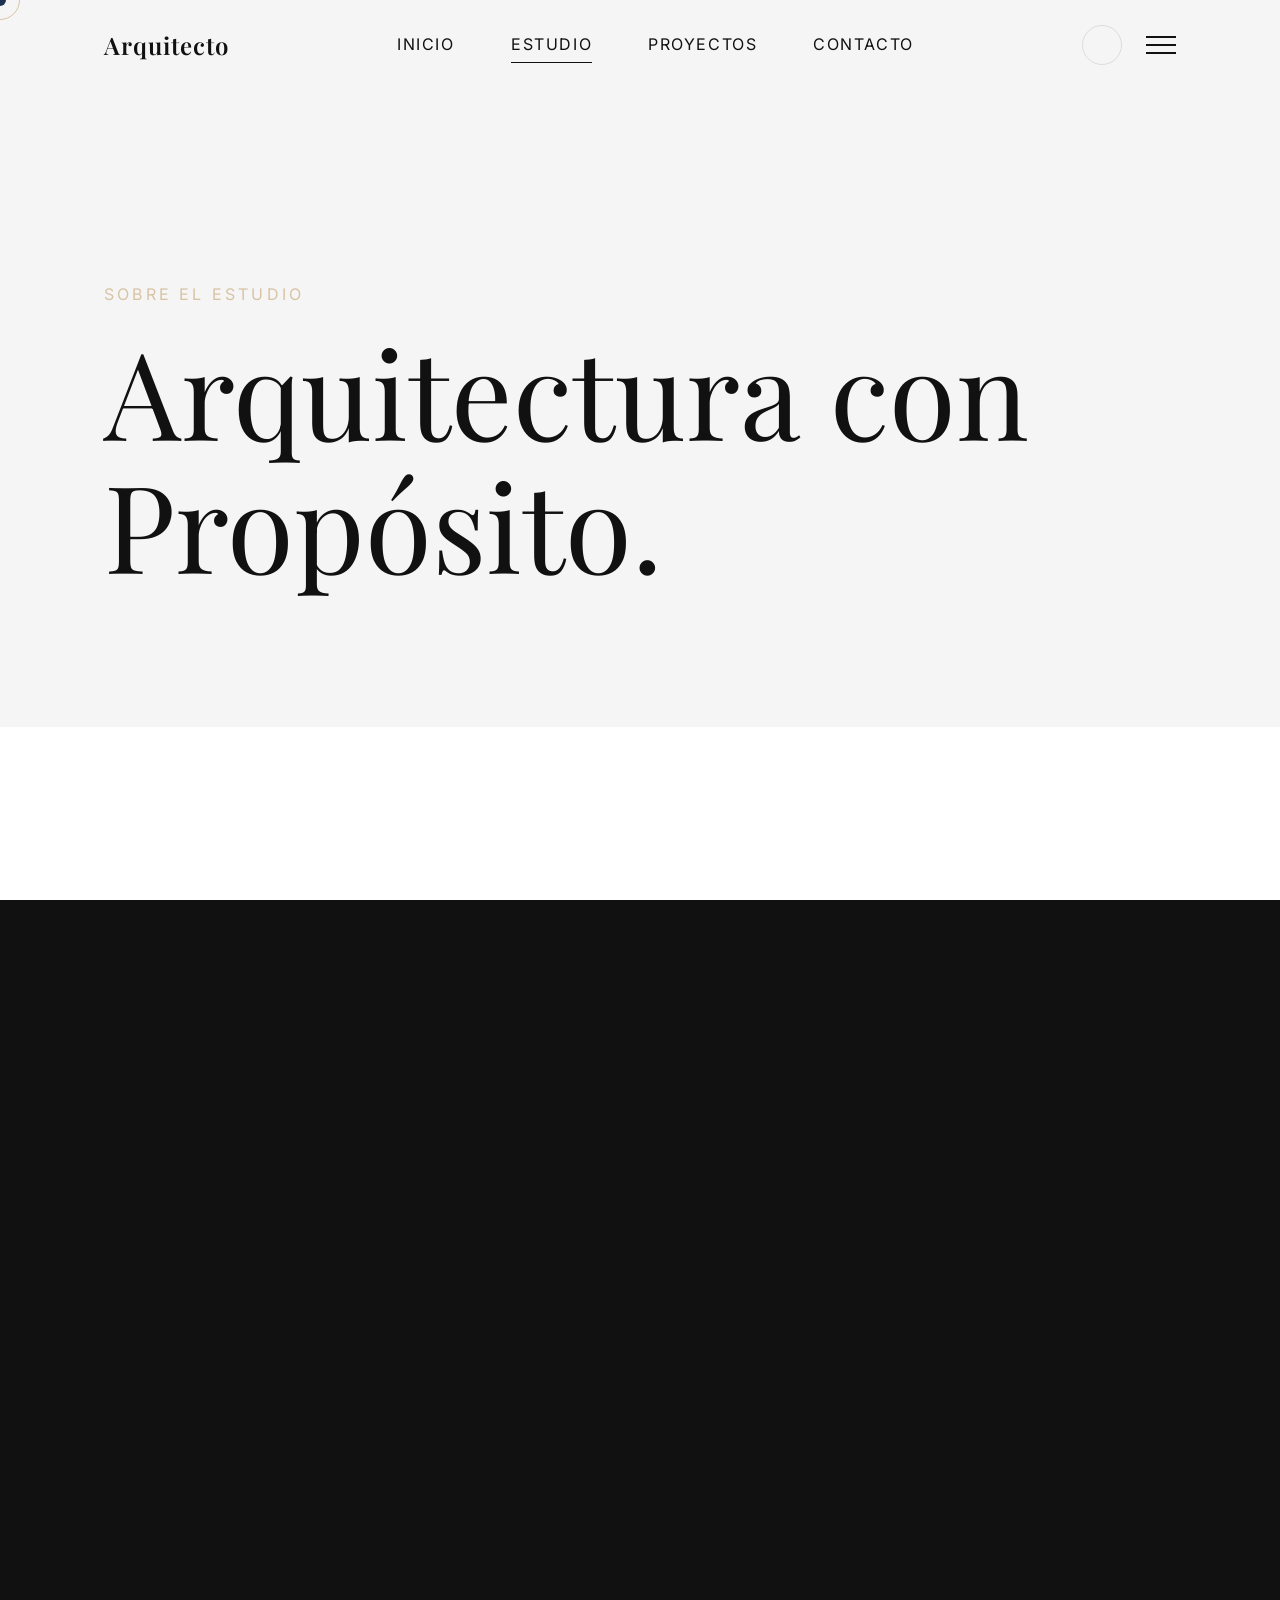
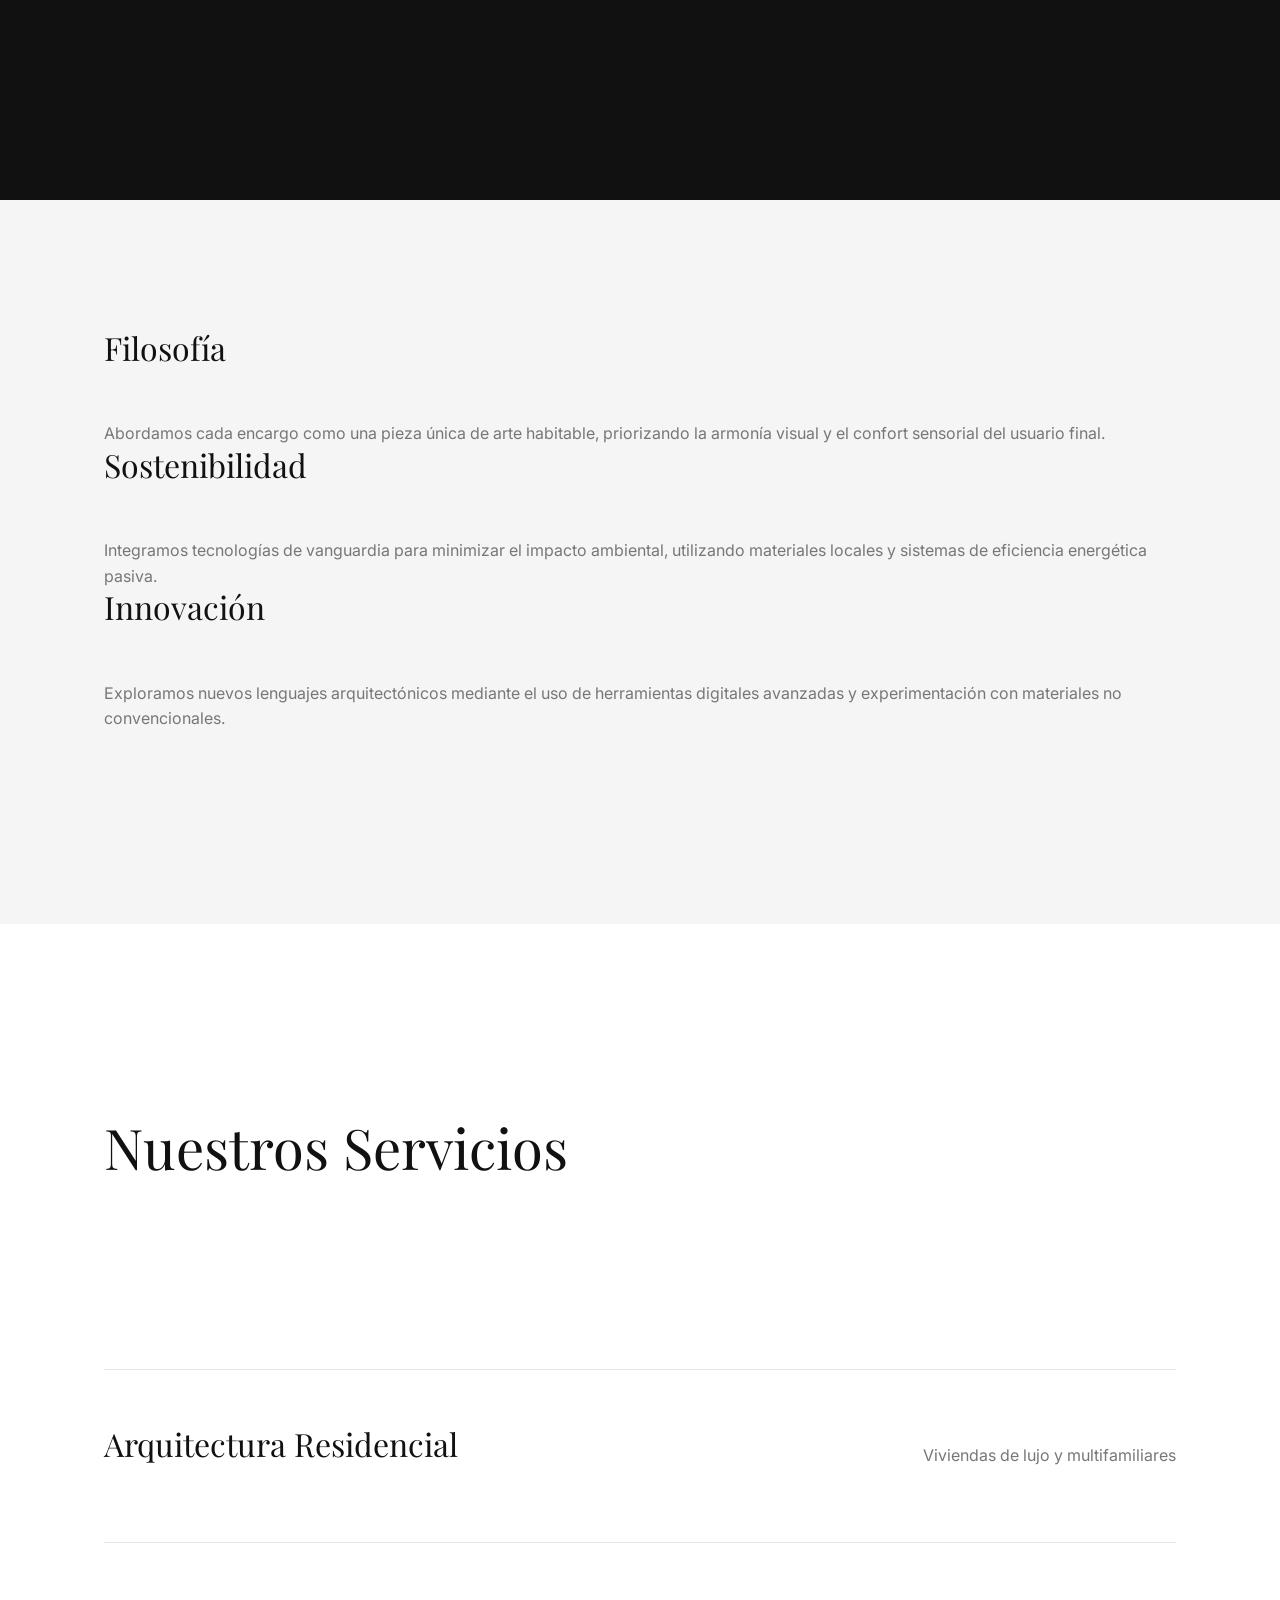
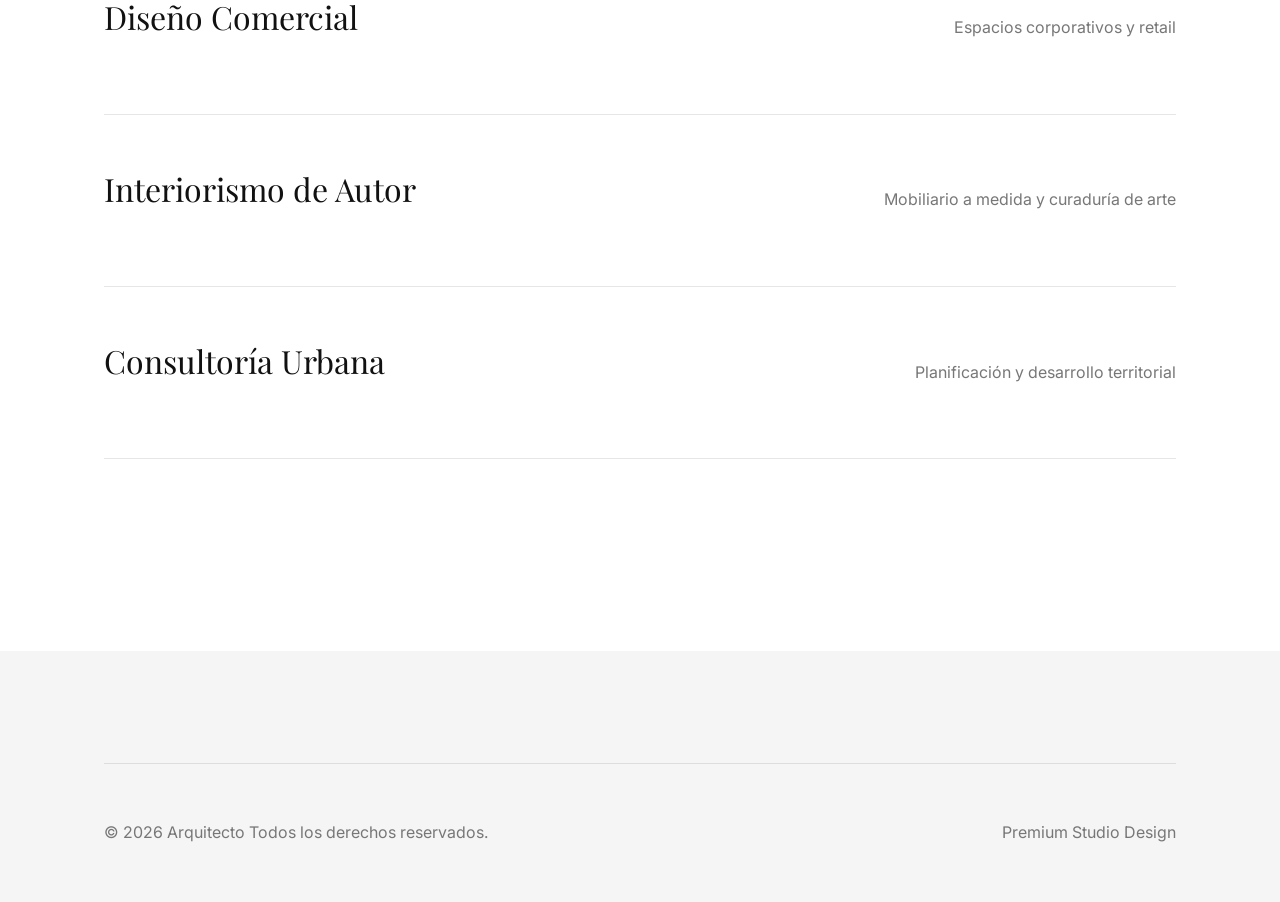
==== commit 78cd2cb2: "Hard rewrite of content pages to ensure visibility and full descriptions" ====
--- a/about.html
+++ b/about.html
@@ -55,30 +55,30 @@
   <main>
     <section class="page-header">
       <div class="container">
-        <span class="subtitle reveal-up">Sobre el Arquitecto</span>
-        <h1 class="title-xl reveal-up" style="transition-delay: 0.2s">Visión & Legado.</h1>
+        <span class="subtitle">Sobre el Estudio</span>
+        <h1 class="title-xl">Arquitectura con Propósito.</h1>
       </div>
     </section>
 
     <section class="section">
       <div class="container">
         <div class="about-grid">
-          <div class="about-img image-reveal-wrapper">
+          <div class="about-img image-reveal-wrapper active">
             <div class="image-reveal-overlay"></div>
             <img src="https://images.unsplash.com/photo-1507676184212-d0330a151b14?auto=format&fit=crop&w=1000&q=80"
               alt="Arquitecto" class="parallax-img" data-speed="0.1">
           </div>
           <div class="about-text" style="padding-left: var(--space-md); padding-right: 0;">
-            <h2 class="title-lg reveal-up">Nuestra Esencia</h2>
-            <p class="text-muted reveal-up">
+            <h2 class="title-lg">Nuestra Esencia</h2>
+            <p class="text-muted">
               Fundado en 2015, nuestro estudio nace de la pasión por crear espacios que trascienden lo convencional. Creemos que la arquitectura es un diálogo continuo entre el habitante, el entorno y la materia. Cada línea trazada en nuestro estudio busca el equilibrio perfecto entre la funcionalidad técnica y la emoción estética.
             </p>
             <br>
-            <p class="text-muted reveal-up">
+            <p class="text-muted">
               "La simplicidad es la máxima sofisticación. Buscamos despojar a los espacios de lo innecesario para dejar que la luz y los materiales hablen por sí mismos."
             </p>
             <br>
-            <p class="text-muted reveal-up">
+            <p class="text-muted">
               Con sede en Madrid y proyectos en toda Europa y América Latina, hemos consolidado una reputación basada en la excelencia constructiva y la innovación constante, siempre respetando la herencia del lugar y proyectando una mirada hacia el futuro sostenible.
             </p>
           </div>
@@ -89,15 +89,15 @@
     <section class="section" style="background-color: var(--clr-bg-alt);">
       <div class="container">
         <div class="grid grid-3">
-          <div class="reveal-up">
+          <div>
             <h3 class="title-sm" style="margin-bottom: var(--space-md);">Filosofía</h3>
             <p class="text-muted">Abordamos cada encargo como una pieza única de arte habitable, priorizando la armonía visual y el confort sensorial del usuario final.</p>
           </div>
-          <div class="reveal-up" style="transition-delay: 0.1s">
+          <div>
             <h3 class="title-sm" style="margin-bottom: var(--space-md);">Sostenibilidad</h3>
             <p class="text-muted">Integramos tecnologías de vanguardia para minimizar el impacto ambiental, utilizando materiales locales y sistemas de eficiencia energética pasiva.</p>
           </div>
-          <div class="reveal-up" style="transition-delay: 0.2s">
+          <div>
             <h3 class="title-sm" style="margin-bottom: var(--space-md);">Innovación</h3>
             <p class="text-muted">Exploramos nuevos lenguajes arquitectónicos mediante el uso de herramientas digitales avanzadas y experimentación con materiales no convencionales.</p>
           </div>
@@ -107,21 +107,21 @@
 
     <section class="section">
       <div class="container">
-        <h2 class="title-md reveal-up" style="margin-bottom: var(--space-xl);">Nuestros Servicios</h2>
+        <h2 class="title-md" style="margin-bottom: var(--space-xl);">Nuestros Servicios</h2>
         <div class="services-list">
-          <div class="service-item reveal-up" style="display: flex; justify-content: space-between; padding: var(--space-md) 0; border-bottom: 1px solid var(--clr-border);">
+          <div class="service-item" style="display: flex; justify-content: space-between; padding: var(--space-md) 0; border-bottom: 1px solid var(--clr-border);">
             <h4 class="title-sm">Arquitectura Residencial</h4>
             <span class="text-muted">Viviendas de lujo y multifamiliares</span>
           </div>
-          <div class="service-item reveal-up" style="display: flex; justify-content: space-between; padding: var(--space-md) 0; border-bottom: 1px solid var(--clr-border);">
+          <div class="service-item" style="display: flex; justify-content: space-between; padding: var(--space-md) 0; border-bottom: 1px solid var(--clr-border);">
             <h4 class="title-sm">Diseño Comercial</h4>
             <span class="text-muted">Espacios corporativos y retail</span>
           </div>
-          <div class="service-item reveal-up" style="display: flex; justify-content: space-between; padding: var(--space-md) 0; border-bottom: 1px solid var(--clr-border);">
+          <div class="service-item" style="display: flex; justify-content: space-between; padding: var(--space-md) 0; border-bottom: 1px solid var(--clr-border);">
             <h4 class="title-sm">Interiorismo de Autor</h4>
             <span class="text-muted">Mobiliario a medida y curaduría de arte</span>
           </div>
-          <div class="service-item reveal-up" style="display: flex; justify-content: space-between; padding: var(--space-md) 0; border-bottom: 1px solid var(--clr-border);">
+          <div class="service-item" style="display: flex; justify-content: space-between; padding: var(--space-md) 0; border-bottom: 1px solid var(--clr-border);">
             <h4 class="title-sm">Consultoría Urbana</h4>
             <span class="text-muted">Planificación y desarrollo territorial</span>
           </div>
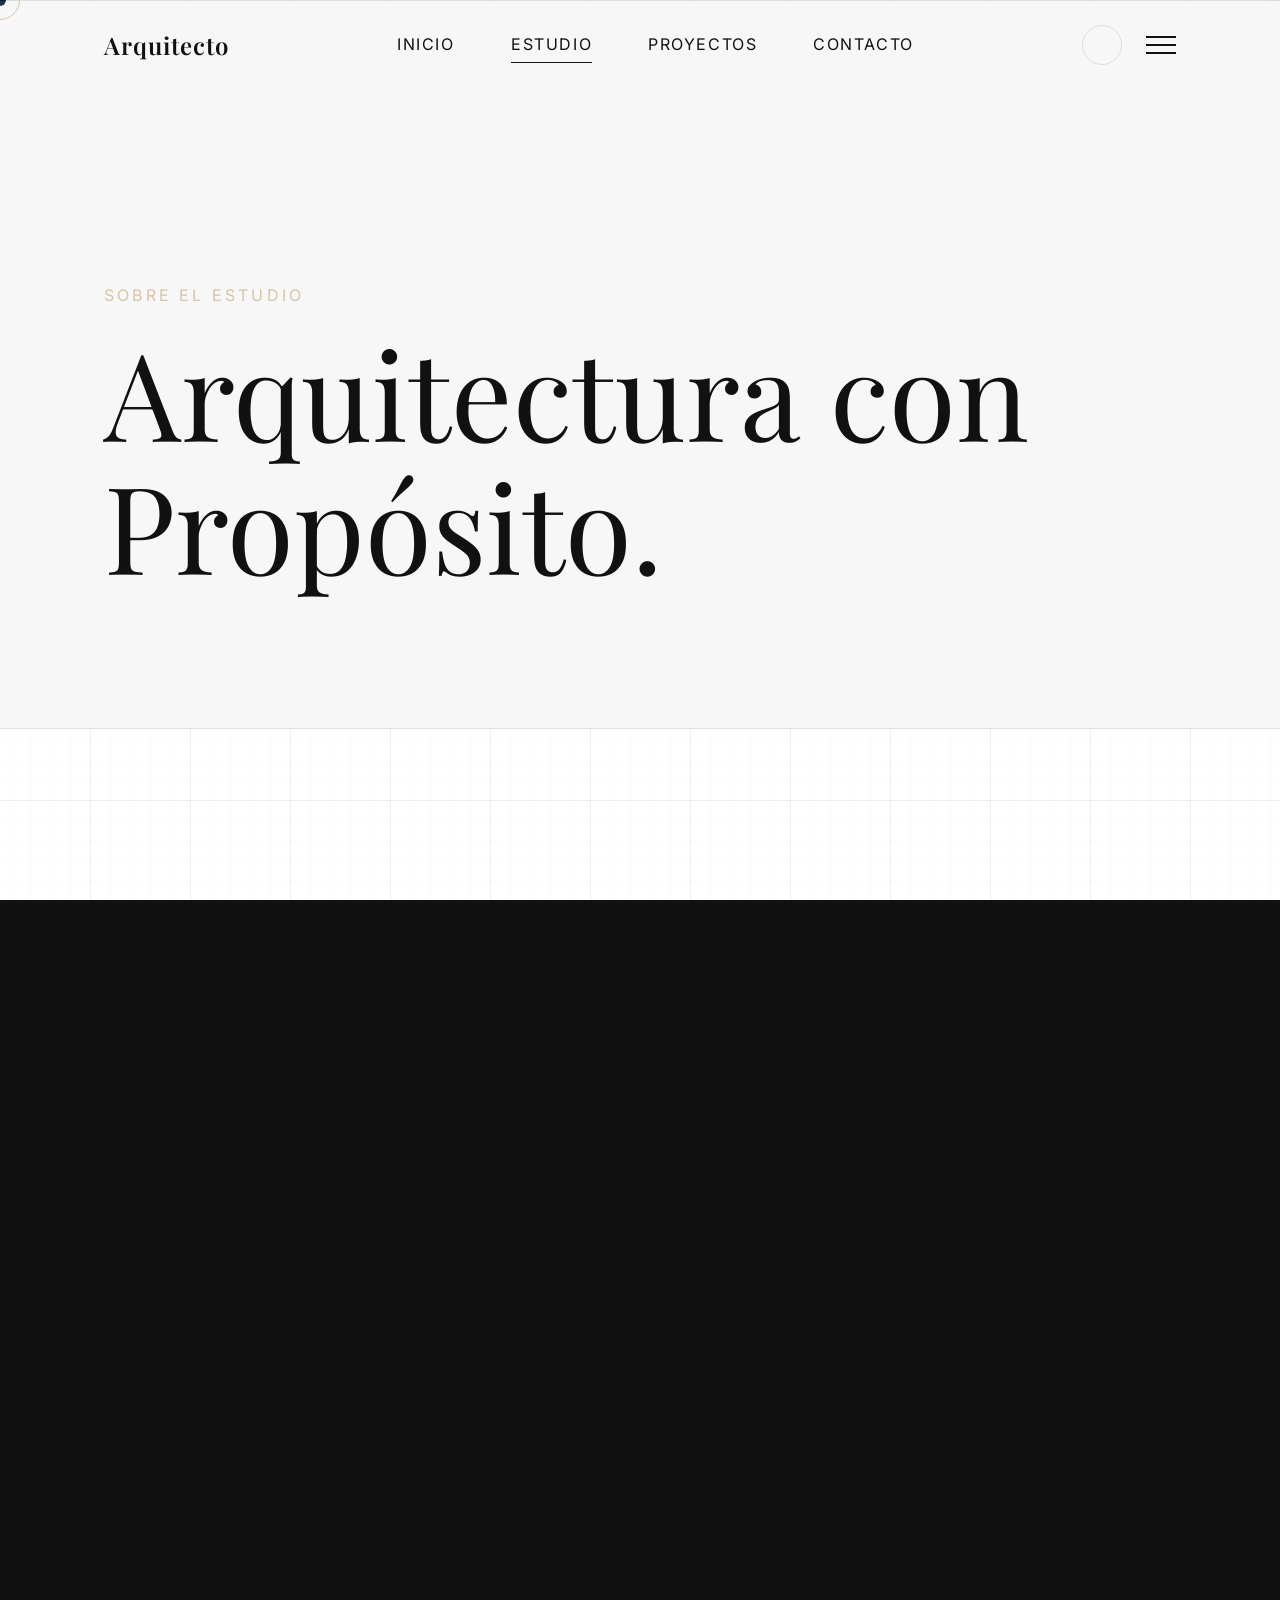
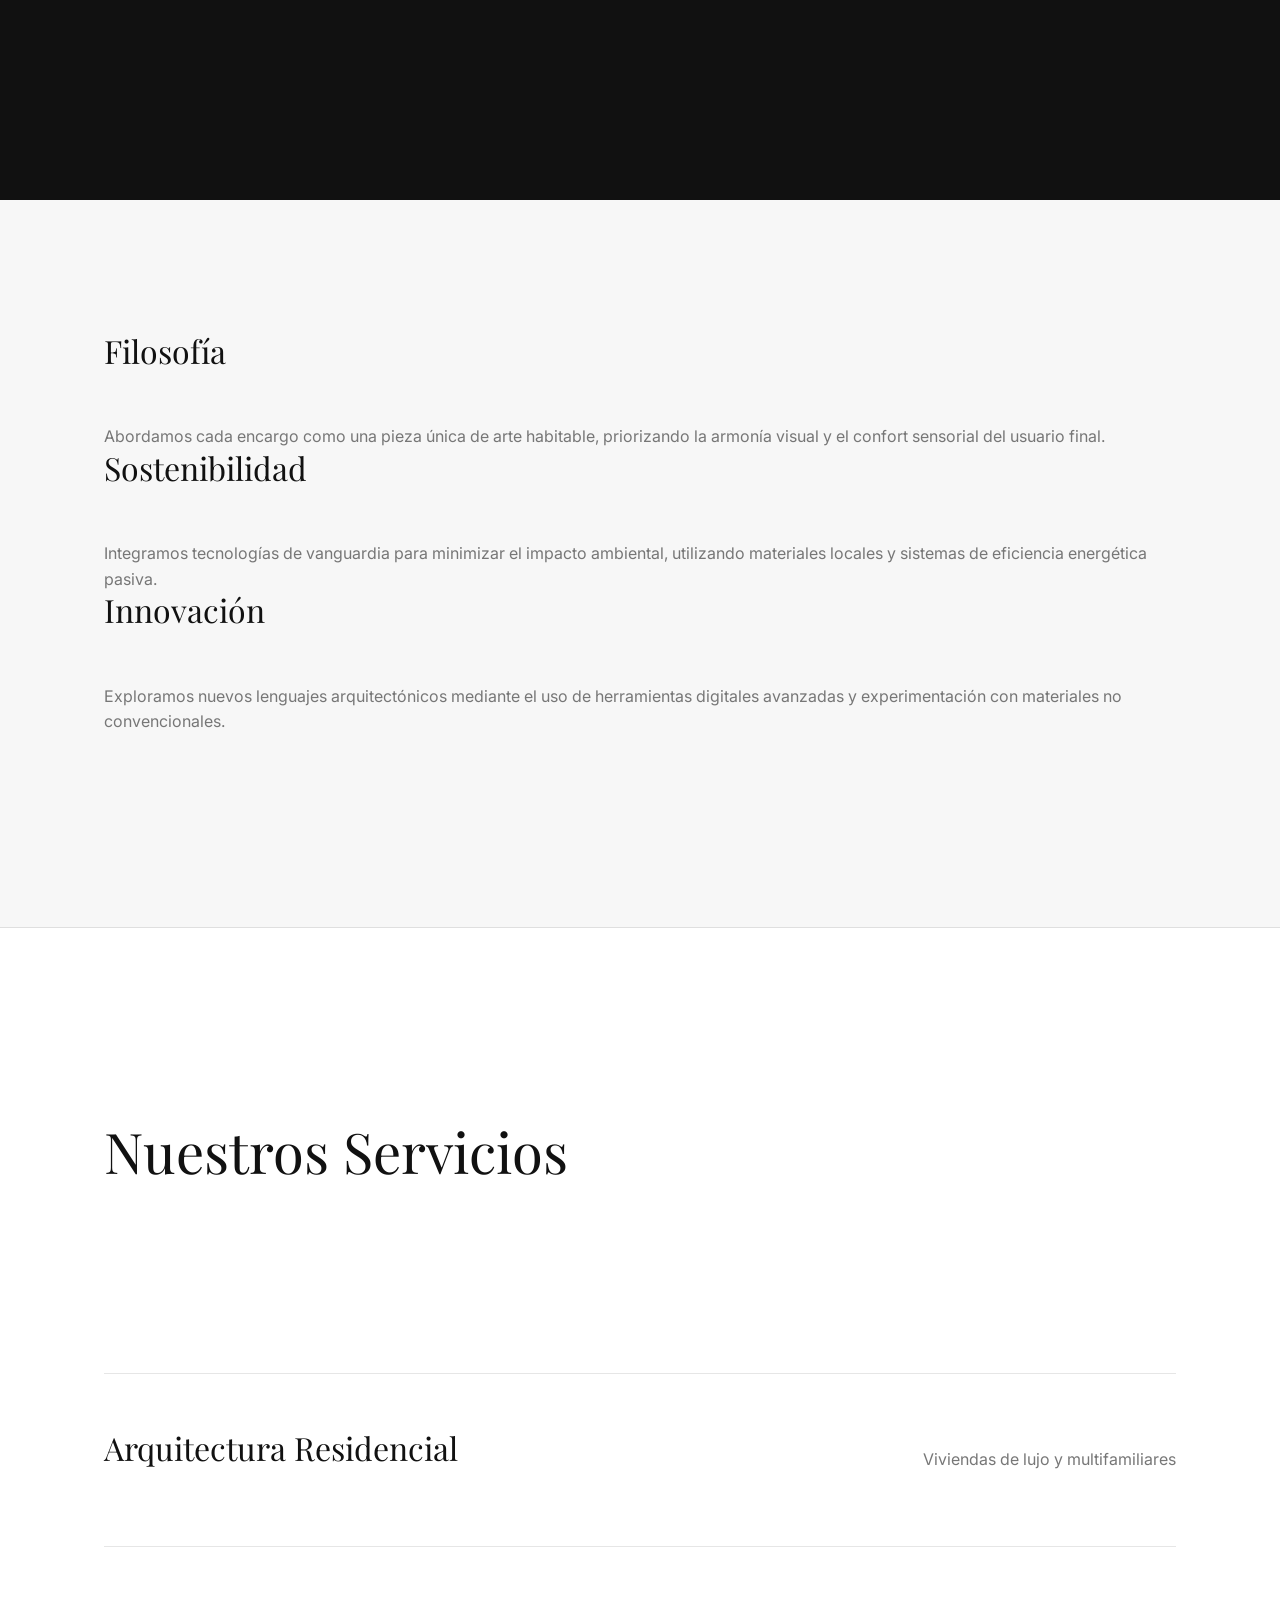
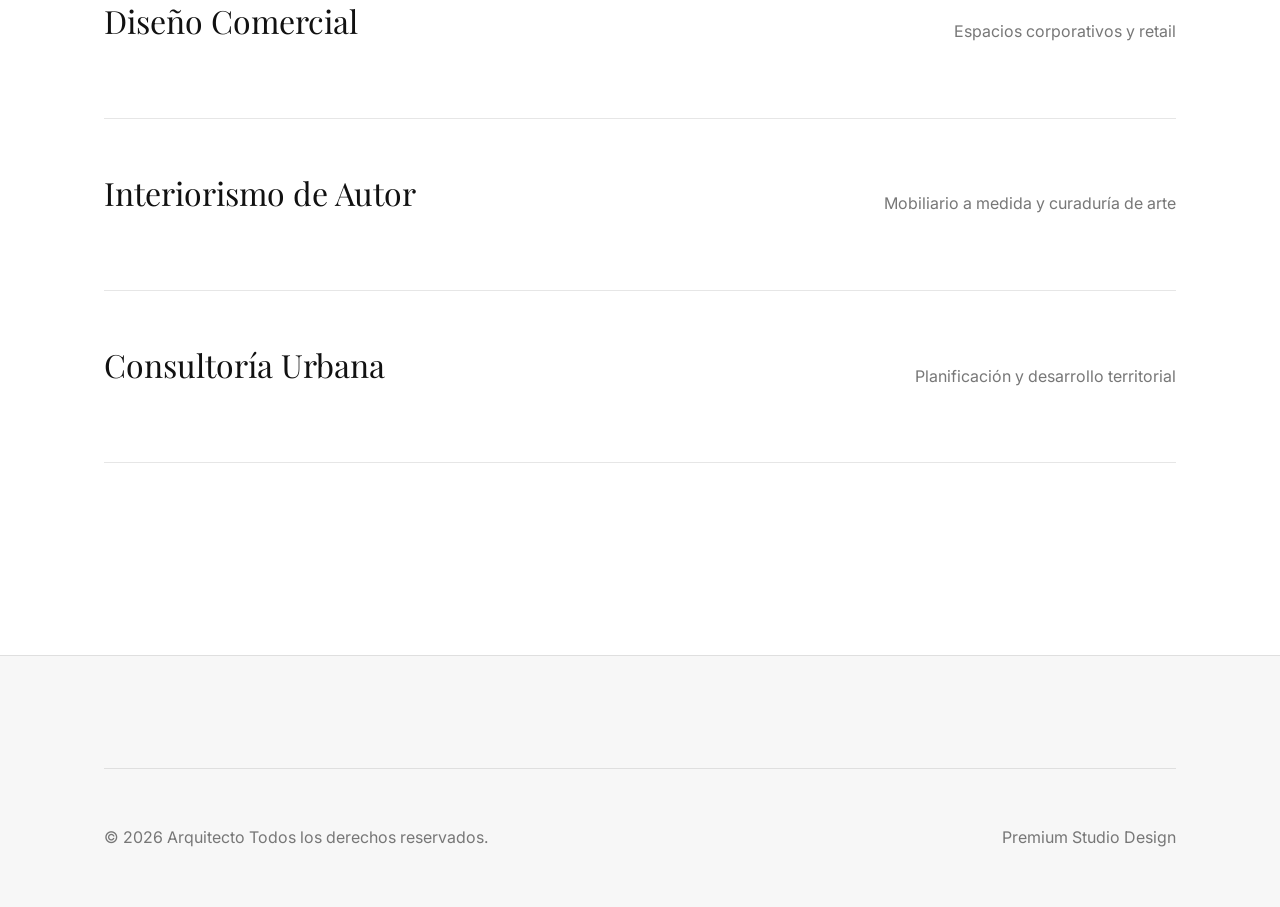
==== commit 6f727edb: "feat: integrate architectural blueprint drafting grid background, matte tracing-paper glassmorphism," ====
--- a/about.html
+++ b/about.html
@@ -30,6 +30,158 @@
 <body>
   <div class="custom-cursor"></div>
   <div class="custom-cursor-follower"></div>
+
+  <!-- Preloader -->
+  <div class="preloader">
+    <!-- Architectural Blueprint background SVG -->
+    <svg class="blueprint-bg-svg" viewBox="0 0 1000 800" xmlns="http://www.w3.org/2000/svg">
+      <!-- Grid axes -->
+      <line x1="100" y1="150" x2="900" y2="150" class="blueprint-grid-line" stroke-width="1" stroke-dasharray="5,5" />
+      <line x1="100" y1="400" x2="900" y2="400" class="blueprint-grid-line" stroke-width="1" stroke-dasharray="5,5" />
+      <line x1="100" y1="650" x2="900" y2="650" class="blueprint-grid-line" stroke-width="1" stroke-dasharray="5,5" />
+
+      <line x1="200" y1="50" x2="200" y2="750" class="blueprint-grid-line" stroke-width="1" stroke-dasharray="5,5" />
+      <line x1="500" y1="50" x2="500" y2="750" class="blueprint-grid-line" stroke-width="1" stroke-dasharray="5,5" />
+      <line x1="800" y1="50" x2="800" y2="750" class="blueprint-grid-line" stroke-width="1" stroke-dasharray="5,5" />
+
+      <!-- Axis Bubbles -->
+      <circle cx="200" cy="40" r="12" class="blueprint-axis-circle" stroke-width="1" />
+      <text x="200" y="44" font-size="10" class="blueprint-axis-text" text-anchor="middle">A</text>
+
+      <circle cx="500" cy="40" r="12" class="blueprint-axis-circle" stroke-width="1" />
+      <text x="500" y="44" font-size="10" class="blueprint-axis-text" text-anchor="middle">B</text>
+
+      <circle cx="800" cy="40" r="12" class="blueprint-axis-circle" stroke-width="1" />
+      <text x="800" y="44" font-size="10" class="blueprint-axis-text" text-anchor="middle">C</text>
+
+      <circle cx="80" cy="150" r="12" class="blueprint-axis-circle" stroke-width="1" />
+      <text x="80" y="154" font-size="10" class="blueprint-axis-text" text-anchor="middle">1</text>
+
+      <circle cx="80" cy="400" r="12" class="blueprint-axis-circle" stroke-width="1" />
+      <text x="80" y="404" font-size="10" class="blueprint-axis-text" text-anchor="middle">2</text>
+
+      <circle cx="80" cy="650" r="12" class="blueprint-axis-circle" stroke-width="1" />
+      <text x="80" y="654" font-size="10" class="blueprint-axis-text" text-anchor="middle">3</text>
+
+      <!-- House Blueprint Drawing (glowing thin lines) -->
+      <g class="blueprint-drawing" stroke-width="1.5" fill="none">
+        <!-- Outer Walls -->
+        <path d="M 200 150 L 800 150 L 800 650 L 500 650 L 500 500 L 200 500 Z" class="draw-path" />
+
+        <!-- Interior walls -->
+        <line x1="500" y1="150" x2="500" y2="400" class="draw-path" />
+        <line x1="200" y1="350" x2="500" y2="350" class="draw-path" />
+        <line x1="500" y1="400" x2="800" y2="400" class="draw-path" />
+
+        <!-- Door Arc Swings -->
+        <!-- Door 1 (Main entrance left) -->
+        <path d="M 200 280 A 50 50 0 0 1 250 330" stroke-dasharray="3,3" class="draw-path-door" />
+        <line x1="200" y1="330" x2="200" y2="280" class="draw-path" />
+
+        <!-- Door 2 (Interior bedroom) -->
+        <path d="M 500 280 A 50 50 0 0 0 450 330" stroke-dasharray="3,3" class="draw-path-door" />
+        <line x1="500" y1="330" x2="500" y2="280" class="draw-path" />
+
+        <!-- Stairs -->
+        <g stroke-width="1" class="draw-stairs">
+          <rect x="520" y="160" width="100" height="150" fill="none" />
+          <line x1="520" y1="180" x2="620" y2="180" />
+          <line x1="520" y1="200" x2="620" y2="200" />
+          <line x1="520" y1="220" x2="620" y2="220" />
+          <line x1="520" y1="240" x2="620" y2="240" />
+          <line x1="520" y1="260" x2="620" y2="260" />
+          <line x1="520" y1="280" x2="620" y2="280" />
+          <line x1="520" y1="300" x2="620" y2="300" />
+          <!-- Stair arrow -->
+          <path d="M 570 300 L 570 170 M 565 175 L 570 170 L 575 175" stroke-width="1" />
+        </g>
+
+        <!-- Furniture details (Dining table & chairs) -->
+        <g stroke-width="1" class="draw-furniture">
+          <!-- Table -->
+          <rect x="300" y="200" width="100" height="60" rx="4" />
+          <!-- Chairs -->
+          <rect x="320" y="185" width="20" height="15" rx="2" />
+          <rect x="360" y="185" width="20" height="15" rx="2" />
+          <rect x="320" y="260" width="20" height="15" rx="2" />
+          <rect x="360" y="260" width="20" height="15" rx="2" />
+        </g>
+
+        <!-- Dimension Marks (Cotas) -->
+        <g class="blueprint-cota" stroke-width="1">
+          <!-- Top cota -->
+          <line x1="200" y1="100" x2="800" y2="100" />
+          <line x1="200" y1="95" x2="200" y2="105" stroke-width="1.5" />
+          <line x1="500" y1="95" x2="500" y2="105" stroke-width="1.5" />
+          <line x1="800" y1="95" x2="800" y2="105" stroke-width="1.5" />
+          <!-- Slash ticks -->
+          <line x1="196" y1="104" x2="204" y2="96" stroke-width="2" />
+          <line x1="496" y1="104" x2="504" y2="96" stroke-width="2" />
+          <line x1="796" y1="104" x2="804" y2="96" stroke-width="2" />
+
+          <text x="350" y="90" font-size="12" class="blueprint-axis-text" text-anchor="middle">6.00m</text>
+          <text x="650" y="90" font-size="12" class="blueprint-axis-text" text-anchor="middle">6.00m</text>
+        </g>
+      </g>
+
+      <!-- Slow Spinning Compass Rose -->
+      <g class="compass-rose" transform="translate(880, 120)">
+        <circle cx="0" cy="0" r="35" fill="none" stroke-width="1" />
+        <circle cx="0" cy="0" r="38" fill="none" stroke-width="0.5" stroke-dasharray="2,2" />
+        <line x1="-45" y1="0" x2="45" y2="0" stroke-width="0.8" />
+        <line x1="0" y1="-45" x2="0" y2="45" stroke-width="0.8" />
+        <!-- Points of the compass -->
+        <polygon points="0,-35 4,-5 -4,-5" stroke-width="0.5" />
+        <polygon points="0,35 4,5 -4,5" stroke-width="0.5" />
+        <polygon points="35,0 5,4 5,-4" stroke-width="0.5" />
+        <polygon points="-35,0 -5,4 -5,-4" stroke-width="0.5" />
+        <text x="0" y="-40" text-anchor="middle" font-weight="bold">N</text>
+      </g>
+
+      <!-- Technical Scale Bar -->
+      <g transform="translate(100, 720)">
+        <text x="0" y="-10" font-size="10" class="blueprint-scale-text">ESCALA 1:50</text>
+        <rect x="0" y="0" width="100" height="6" fill="none" class="blueprint-scale-rect" stroke-width="1" />
+        <rect x="0" y="1" width="25" height="4" class="blueprint-scale-fill" />
+        <rect x="50" y="1" width="25" height="4" class="blueprint-scale-fill" />
+        <text x="0" y="18" class="blueprint-scale-text">0</text>
+        <text x="50" y="18" class="blueprint-scale-text">2.5m</text>
+        <text x="100" y="18" class="blueprint-scale-text">5m</text>
+      </g>
+    </svg>
+
+    <!-- Content Card / Title Block (cajetín de plano) in bottom-right corner -->
+    <div class="blueprint-title-block">
+      <div class="title-block-row"><span class="title-block-label">PROYECTO:</span> <span
+          class="title-block-val">ESTUDIO ARQUITECTO</span></div>
+      <div class="title-block-row"><span class="title-block-label">PLANO:</span> <span class="title-block-val">PLANTA
+          GENERAL</span></div>
+      <div class="title-block-row"><span class="title-block-label">DIBUJO:</span> <span
+          class="title-block-val">Arquitecto P.</span></div>
+      <div class="title-block-row-double">
+        <div class="title-block-cell"><span class="title-block-label">FECHA:</span> <span
+            class="title-block-val">2026</span></div>
+        <div class="title-block-cell"><span class="title-block-label">PLANO NO:</span> <span
+            class="title-block-val">A-01</span></div>
+      </div>
+    </div>
+
+    <!-- Center Info (The brand title & loading bar) -->
+    <div class="preloader-center-content">
+      <div class="preloader-text">
+        <span>Arquitecto</span>
+      </div>
+      <div class="preloader-subtitle">ESTUDIO DE ARQUITECTURA</div>
+
+      <div class="preloader-progress-wrapper">
+        <span class="dim-label left">0.00m</span>
+        <div class="preloader-progress">
+          <div class="preloader-bar"></div>
+        </div>
+        <span class="dim-label right percentage-text">0%</span>
+      </div>
+    </div>
+  </div>
 
   <!-- Header -->
   <header class="header">
@@ -71,15 +223,21 @@
           <div class="about-text" style="padding-left: var(--space-md); padding-right: 0;">
             <h2 class="title-lg">Nuestra Esencia</h2>
             <p class="text-muted">
-              Fundado en 2015, nuestro estudio nace de la pasión por crear espacios que trascienden lo convencional. Creemos que la arquitectura es un diálogo continuo entre el habitante, el entorno y la materia. Cada línea trazada en nuestro estudio busca el equilibrio perfecto entre la funcionalidad técnica y la emoción estética.
+              Fundado en 2015, nuestro estudio nace de la pasión por crear espacios que trascienden lo convencional.
+              Creemos que la arquitectura es un diálogo continuo entre el habitante, el entorno y la materia. Cada línea
+              trazada en nuestro estudio busca el equilibrio perfecto entre la funcionalidad técnica y la emoción
+              estética.
             </p>
             <br>
             <p class="text-muted">
-              "La simplicidad es la máxima sofisticación. Buscamos despojar a los espacios de lo innecesario para dejar que la luz y los materiales hablen por sí mismos."
+              "La simplicidad es la máxima sofisticación. Buscamos despojar a los espacios de lo innecesario para dejar
+              que la luz y los materiales hablen por sí mismos."
             </p>
             <br>
             <p class="text-muted">
-              Con sede en Madrid y proyectos en toda Europa y América Latina, hemos consolidado una reputación basada en la excelencia constructiva y la innovación constante, siempre respetando la herencia del lugar y proyectando una mirada hacia el futuro sostenible.
+              Con sede en Madrid y proyectos en toda Europa y América Latina, hemos consolidado una reputación basada en
+              la excelencia constructiva y la innovación constante, siempre respetando la herencia del lugar y
+              proyectando una mirada hacia el futuro sostenible.
             </p>
           </div>
         </div>
@@ -91,15 +249,18 @@
         <div class="grid grid-3">
           <div>
             <h3 class="title-sm" style="margin-bottom: var(--space-md);">Filosofía</h3>
-            <p class="text-muted">Abordamos cada encargo como una pieza única de arte habitable, priorizando la armonía visual y el confort sensorial del usuario final.</p>
+            <p class="text-muted">Abordamos cada encargo como una pieza única de arte habitable, priorizando la armonía
+              visual y el confort sensorial del usuario final.</p>
           </div>
           <div>
             <h3 class="title-sm" style="margin-bottom: var(--space-md);">Sostenibilidad</h3>
-            <p class="text-muted">Integramos tecnologías de vanguardia para minimizar el impacto ambiental, utilizando materiales locales y sistemas de eficiencia energética pasiva.</p>
+            <p class="text-muted">Integramos tecnologías de vanguardia para minimizar el impacto ambiental, utilizando
+              materiales locales y sistemas de eficiencia energética pasiva.</p>
           </div>
           <div>
             <h3 class="title-sm" style="margin-bottom: var(--space-md);">Innovación</h3>
-            <p class="text-muted">Exploramos nuevos lenguajes arquitectónicos mediante el uso de herramientas digitales avanzadas y experimentación con materiales no convencionales.</p>
+            <p class="text-muted">Exploramos nuevos lenguajes arquitectónicos mediante el uso de herramientas digitales
+              avanzadas y experimentación con materiales no convencionales.</p>
           </div>
         </div>
       </div>
@@ -109,19 +270,23 @@
       <div class="container">
         <h2 class="title-md" style="margin-bottom: var(--space-xl);">Nuestros Servicios</h2>
         <div class="services-list">
-          <div class="service-item" style="display: flex; justify-content: space-between; padding: var(--space-md) 0; border-bottom: 1px solid var(--clr-border);">
+          <div class="service-item"
+            style="display: flex; justify-content: space-between; padding: var(--space-md) 0; border-bottom: 1px solid var(--clr-border);">
             <h4 class="title-sm">Arquitectura Residencial</h4>
             <span class="text-muted">Viviendas de lujo y multifamiliares</span>
           </div>
-          <div class="service-item" style="display: flex; justify-content: space-between; padding: var(--space-md) 0; border-bottom: 1px solid var(--clr-border);">
+          <div class="service-item"
+            style="display: flex; justify-content: space-between; padding: var(--space-md) 0; border-bottom: 1px solid var(--clr-border);">
             <h4 class="title-sm">Diseño Comercial</h4>
             <span class="text-muted">Espacios corporativos y retail</span>
           </div>
-          <div class="service-item" style="display: flex; justify-content: space-between; padding: var(--space-md) 0; border-bottom: 1px solid var(--clr-border);">
+          <div class="service-item"
+            style="display: flex; justify-content: space-between; padding: var(--space-md) 0; border-bottom: 1px solid var(--clr-border);">
             <h4 class="title-sm">Interiorismo de Autor</h4>
             <span class="text-muted">Mobiliario a medida y curaduría de arte</span>
           </div>
-          <div class="service-item" style="display: flex; justify-content: space-between; padding: var(--space-md) 0; border-bottom: 1px solid var(--clr-border);">
+          <div class="service-item"
+            style="display: flex; justify-content: space-between; padding: var(--space-md) 0; border-bottom: 1px solid var(--clr-border);">
             <h4 class="title-sm">Consultoría Urbana</h4>
             <span class="text-muted">Planificación y desarrollo territorial</span>
           </div>
--- a/css/variables.css
+++ b/css/variables.css
@@ -1,13 +1,17 @@
 :root {
   /* Light Theme Colors */
   --clr-bg: #ffffff;
-  --clr-bg-alt: #f5f5f5;
+  --clr-bg-alt: rgba(245, 245, 245, 0.78);
   --clr-text: #111111;
   --clr-text-muted: #777777;
   --clr-accent: #d8c3a5;
   --clr-border: rgba(17, 17, 17, 0.1);
   --clr-overlay: rgba(255, 255, 255, 0.9);
   --clr-nav-blur: rgba(255, 255, 255, 0.7);
+
+  /* Technical Drafting Grid Variables */
+  --blueprint-line: rgba(17, 17, 17, 0.05);
+  --blueprint-line-light: rgba(17, 17, 17, 0.015);
 
   /* Typography */
   --font-primary: 'Inter', sans-serif;
@@ -48,10 +52,14 @@
 
 [data-theme="dark"] {
   --clr-bg: #111111;
-  --clr-bg-alt: #1a1a1a;
+  --clr-bg-alt: rgba(26, 26, 26, 0.78);
   --clr-text: #ffffff;
   --clr-text-muted: #999999;
   --clr-border: rgba(255, 255, 255, 0.1);
   --clr-overlay: rgba(17, 17, 17, 0.9);
   --clr-nav-blur: rgba(17, 17, 17, 0.7);
+
+  /* Technical Drafting Grid Variables */
+  --blueprint-line: rgba(255, 255, 255, 0.04);
+  --blueprint-line-light: rgba(255, 255, 255, 0.012);
 }
--- a/css/style.css
+++ b/css/style.css
@@ -13,10 +13,19 @@
 body {
   font-family: var(--font-primary);
   background-color: var(--clr-bg);
+  /* Elegant technical blueprint grid lines */
+  background-image: 
+    linear-gradient(var(--blueprint-line-light) 1px, transparent 1px),
+    linear-gradient(90deg, var(--blueprint-line-light) 1px, transparent 1px),
+    linear-gradient(var(--blueprint-line) 1px, transparent 1px),
+    linear-gradient(90deg, var(--blueprint-line) 1px, transparent 1px);
+  background-size: 20px 20px, 20px 20px, 100px 100px, 100px 100px;
+  background-position: center;
+  background-attachment: fixed;
   color: var(--clr-text);
   line-height: 1.6;
   overflow-x: hidden;
-  transition: background-color var(--transition-medium), color var(--transition-medium);
+  transition: background-color var(--transition-medium), color var(--transition-medium), background-image var(--transition-medium);
 }
 
 ::selection {
@@ -472,6 +481,10 @@
 /* Stats */
 .stats-container {
   background-color: var(--clr-bg-alt);
+  backdrop-filter: blur(12px);
+  -webkit-backdrop-filter: blur(12px);
+  border-top: 1px solid var(--clr-border);
+  border-bottom: 1px solid var(--clr-border);
 }
 
 .stats-grid {
@@ -499,8 +512,20 @@
 /* Footer */
 .footer {
   background-color: var(--clr-bg-alt);
+  backdrop-filter: blur(12px);
+  -webkit-backdrop-filter: blur(12px);
+  border-top: 1px solid var(--clr-border);
   padding-top: var(--space-lg);
   padding-bottom: var(--space-md);
+}
+
+/* Global Translucent Tracing Paper Layer Styles for Blueprint Grid Compatibility */
+.page-header,
+section[style*="background-color: var(--clr-bg-alt)"] {
+  backdrop-filter: blur(12px) !important;
+  -webkit-backdrop-filter: blur(12px) !important;
+  border-top: 1px solid var(--clr-border);
+  border-bottom: 1px solid var(--clr-border);
 }
 
 .footer-grid {
--- a/css/animations.css
+++ b/css/animations.css
@@ -39,31 +39,237 @@
   opacity: 0;
 }
 
-/* Preloader */
+
+
+/* Preloader Variable System - Black & White Theme Responsive */
+.preloader {
+  --preloader-bg: #ffffff;
+  --preloader-line: rgba(17, 17, 17, 0.12);
+  --preloader-line-light: rgba(17, 17, 17, 0.04);
+  --preloader-accent: #111111;
+  --preloader-text-color: #111111;
+  --preloader-dim: rgba(17, 17, 17, 0.45);
+}
+
+[data-theme="dark"] .preloader {
+  --preloader-bg: #111111;
+  --preloader-line: rgba(255, 255, 255, 0.12);
+  --preloader-line-light: rgba(255, 255, 255, 0.04);
+  --preloader-accent: #ffffff;
+  --preloader-text-color: #ffffff;
+  --preloader-dim: rgba(255, 255, 255, 0.45);
+}
+
+/* Preloader Container */
 .preloader {
   position: fixed;
   top: 0;
   left: 0;
   width: 100%;
   height: 100vh;
-  background-color: var(--clr-bg);
+  background-color: var(--preloader-bg);
+  /* Grid paper aesthetics */
+  background-image: 
+    linear-gradient(var(--preloader-line-light) 1px, transparent 1px),
+    linear-gradient(90deg, var(--preloader-line-light) 1px, transparent 1px),
+    linear-gradient(var(--preloader-line) 1px, transparent 1px),
+    linear-gradient(90deg, var(--preloader-line) 1px, transparent 1px);
+  background-size: 20px 20px, 20px 20px, 100px 100px, 100px 100px;
+  background-position: center;
   z-index: 10000;
   display: flex;
   justify-content: center;
   align-items: center;
   flex-direction: column;
   transition: transform 1s cubic-bezier(0.77, 0, 0.175, 1);
+  overflow: hidden;
+  color: var(--preloader-text-color);
 }
 
 .preloader.hidden {
   transform: translateY(-100%);
 }
 
+/* Custom Blueprint Preloader styles */
+.blueprint-bg-svg {
+  position: absolute;
+  top: 50%;
+  left: 50%;
+  transform: translate(-50%, -50%);
+  width: 90%;
+  height: 90%;
+  max-width: 1200px;
+  max-height: 800px;
+  opacity: 0.35;
+  pointer-events: none;
+  z-index: 1;
+}
+
+/* SVG Theme mappings */
+.blueprint-grid-line {
+  stroke: var(--preloader-line-light);
+}
+
+.blueprint-axis-circle {
+  stroke: var(--preloader-line);
+  fill: none;
+}
+
+.blueprint-axis-text {
+  fill: var(--preloader-dim);
+  font-family: monospace;
+}
+
+.blueprint-drawing {
+  stroke: var(--preloader-line);
+  fill: none;
+}
+
+.draw-path {
+  stroke: var(--preloader-line);
+  stroke-dasharray: 1200;
+  stroke-dashoffset: 1200;
+  animation: drawBlueprintLines 3.5s cubic-bezier(0.4, 0, 0.2, 1) forwards;
+}
+
+.draw-path-door {
+  stroke: var(--preloader-line);
+  stroke-dasharray: 100;
+  stroke-dashoffset: 100;
+  animation: drawBlueprintLines 2s cubic-bezier(0.4, 0, 0.2, 1) forwards 1s;
+}
+
+.draw-stairs rect, .draw-stairs line, .draw-stairs path {
+  stroke: var(--preloader-line);
+}
+
+.draw-furniture rect {
+  stroke: var(--preloader-line-light);
+  fill: none;
+}
+
+.blueprint-cota line {
+  stroke: var(--preloader-line);
+}
+
+.blueprint-cota text {
+  fill: var(--preloader-dim);
+}
+
+.compass-rose circle, .compass-rose line {
+  stroke: var(--preloader-line);
+}
+
+.compass-rose polygon {
+  stroke: var(--preloader-line);
+  fill: none;
+}
+
+.compass-rose polygon:first-of-type {
+  fill: var(--preloader-line);
+}
+
+.compass-rose text {
+  fill: var(--preloader-accent);
+}
+
+.blueprint-scale-text {
+  fill: var(--preloader-dim);
+}
+
+.blueprint-scale-rect {
+  stroke: var(--preloader-line);
+}
+
+.blueprint-scale-fill {
+  fill: var(--preloader-line);
+}
+
+@keyframes drawBlueprintLines {
+  to {
+    stroke-dashoffset: 0;
+  }
+}
+
+.compass-rose {
+  transform-origin: 0px 0px;
+  animation: spinCompass 30s linear infinite;
+}
+
+@keyframes spinCompass {
+  from {
+    transform: translate(880px, 120px) rotate(0deg);
+  }
+  to {
+    transform: translate(880px, 120px) rotate(360deg);
+  }
+}
+
+/* Title block styled like architectural blueprints */
+.blueprint-title-block {
+  position: absolute;
+  bottom: var(--space-sm);
+  right: var(--space-sm);
+  border: 1px solid var(--preloader-line);
+  background-color: var(--preloader-bg);
+  font-family: monospace;
+  font-size: var(--text-xs);
+  color: var(--preloader-dim);
+  z-index: 5;
+  backdrop-filter: blur(5px);
+  width: 260px;
+  display: flex;
+  flex-direction: column;
+}
+
+.title-block-row {
+  border-bottom: 1px solid var(--preloader-line);
+  padding: 6px 10px;
+  display: flex;
+  justify-content: space-between;
+}
+
+.title-block-row-double {
+  display: flex;
+}
+
+.title-block-cell {
+  flex: 1;
+  padding: 6px 10px;
+  display: flex;
+  justify-content: space-between;
+}
+
+.title-block-cell:first-child {
+  border-right: 1px solid var(--preloader-line);
+}
+
+.title-block-label {
+  font-weight: bold;
+  color: var(--preloader-accent);
+}
+
+.title-block-val {
+  color: var(--preloader-text-color);
+}
+
+/* Preloader central content */
+.preloader-center-content {
+  display: flex;
+  flex-direction: column;
+  align-items: center;
+  z-index: 5;
+  text-align: center;
+}
+
 .preloader-text {
-  font-family: var(--font-secondary);
+  font-family: var(--font-primary);
+  font-weight: 500;
   font-size: var(--text-2xl);
-  color: var(--clr-text);
+  color: var(--preloader-accent);
   overflow: hidden;
+  letter-spacing: 0.15em;
+  text-transform: uppercase;
 }
 
 .preloader-text span {
@@ -72,13 +278,54 @@
   animation: revealText 1s var(--transition-medium) forwards;
 }
 
+.preloader-subtitle {
+  font-family: var(--font-primary);
+  font-size: 0.7rem;
+  color: var(--preloader-dim);
+  letter-spacing: 0.35em;
+  margin-top: 0.6rem;
+  font-weight: 500;
+}
+
+.preloader-progress-wrapper {
+  display: flex;
+  align-items: center;
+  gap: 1.2rem;
+  margin-top: 2rem;
+}
+
+.dim-label {
+  font-family: monospace;
+  font-size: 0.75rem;
+  color: var(--preloader-dim);
+}
+
 .preloader-progress {
-  width: 200px;
-  height: 1px;
-  background-color: var(--clr-border);
-  margin-top: 2rem;
+  width: 250px;
+  height: 2px;
+  background-color: var(--preloader-line);
   position: relative;
-  overflow: hidden;
+  overflow: visible;
+}
+
+/* Dimension ticks at ends */
+.preloader-progress::before,
+.preloader-progress::after {
+  content: '';
+  position: absolute;
+  top: -5px;
+  width: 2px;
+  height: 12px;
+  background-color: var(--preloader-accent);
+  transform: rotate(30deg);
+}
+
+.preloader-progress::before {
+  left: 0;
+}
+
+.preloader-progress::after {
+  right: 0;
 }
 
 .preloader-bar {
@@ -87,8 +334,16 @@
   left: 0;
   height: 100%;
   width: 0%;
-  background-color: var(--clr-accent);
-  transition: width 0.5s ease;
+  background-color: var(--preloader-accent);
+  box-shadow: 0 0 10px var(--preloader-line);
+  transition: width 0.3s ease;
+}
+
+.percentage-text {
+  min-width: 45px;
+  text-align: right;
+  color: var(--preloader-accent);
+  font-weight: bold;
 }
 
 @keyframes revealText {
